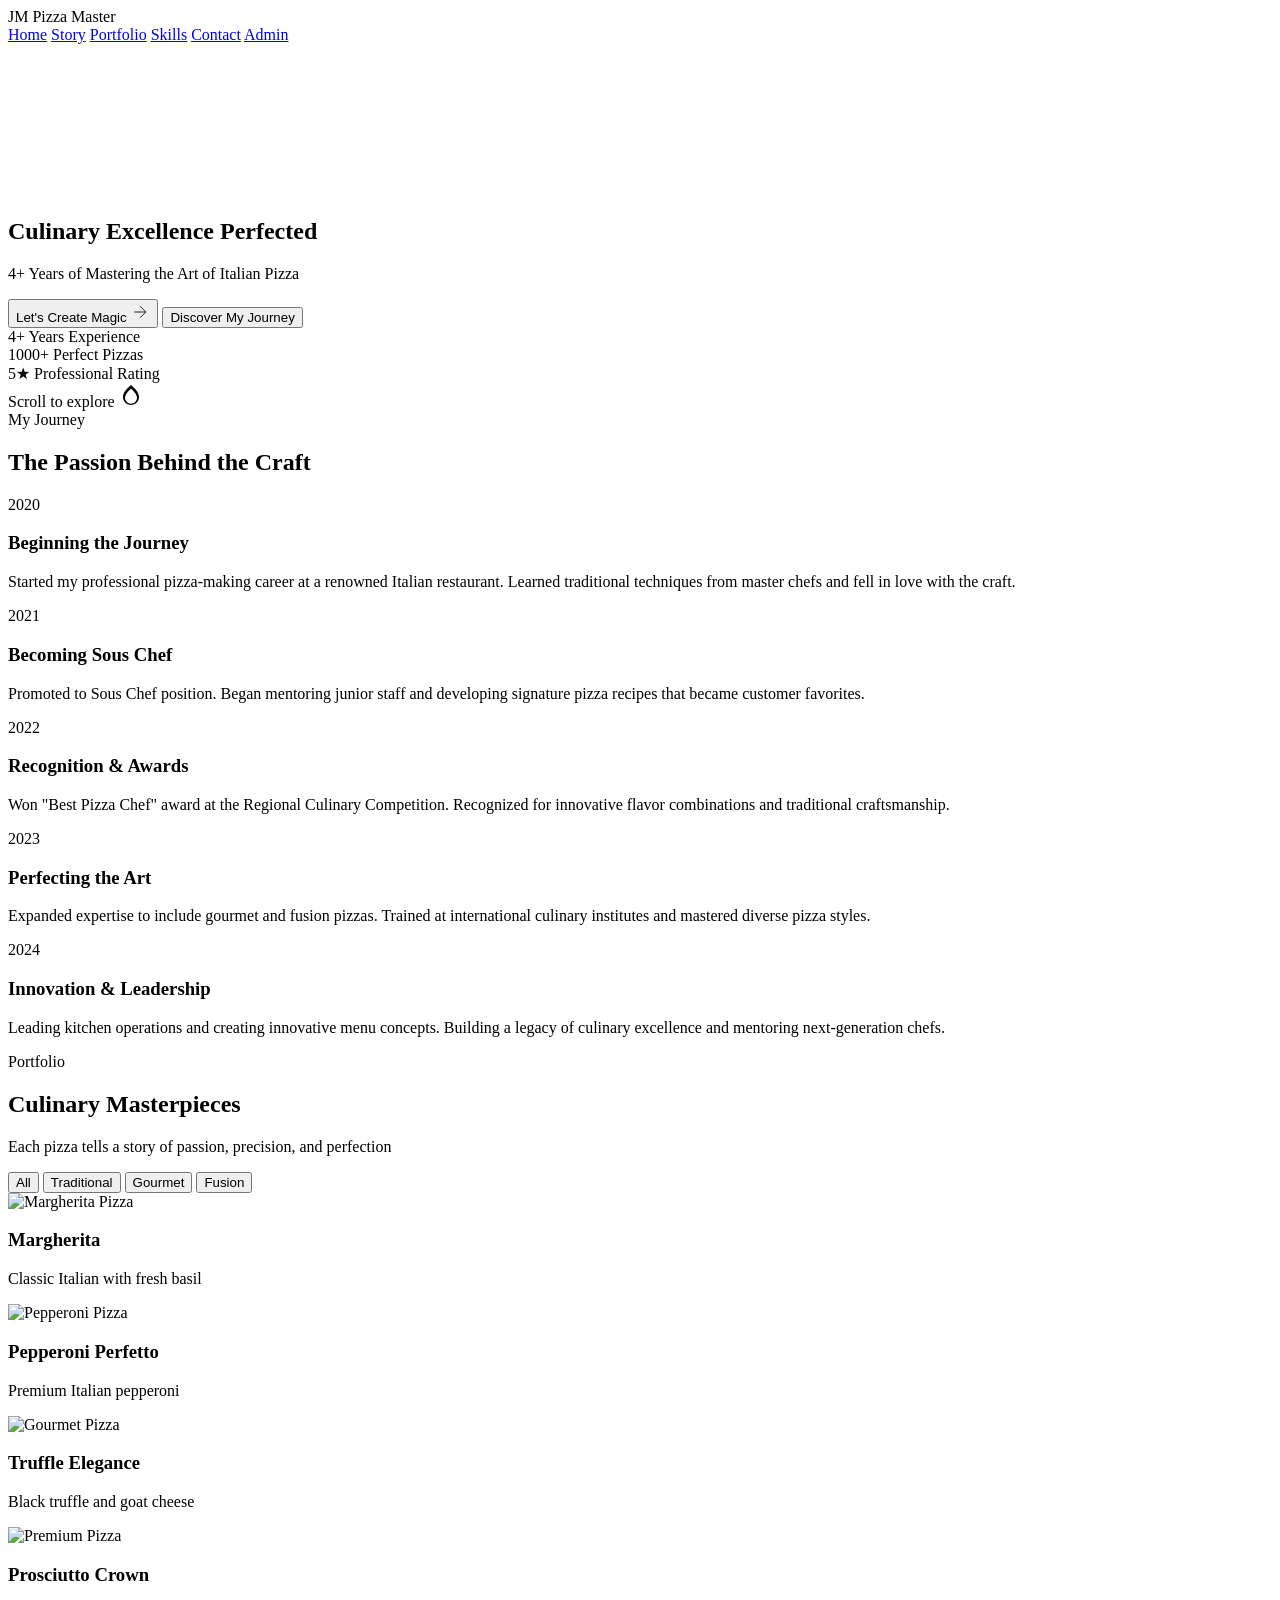
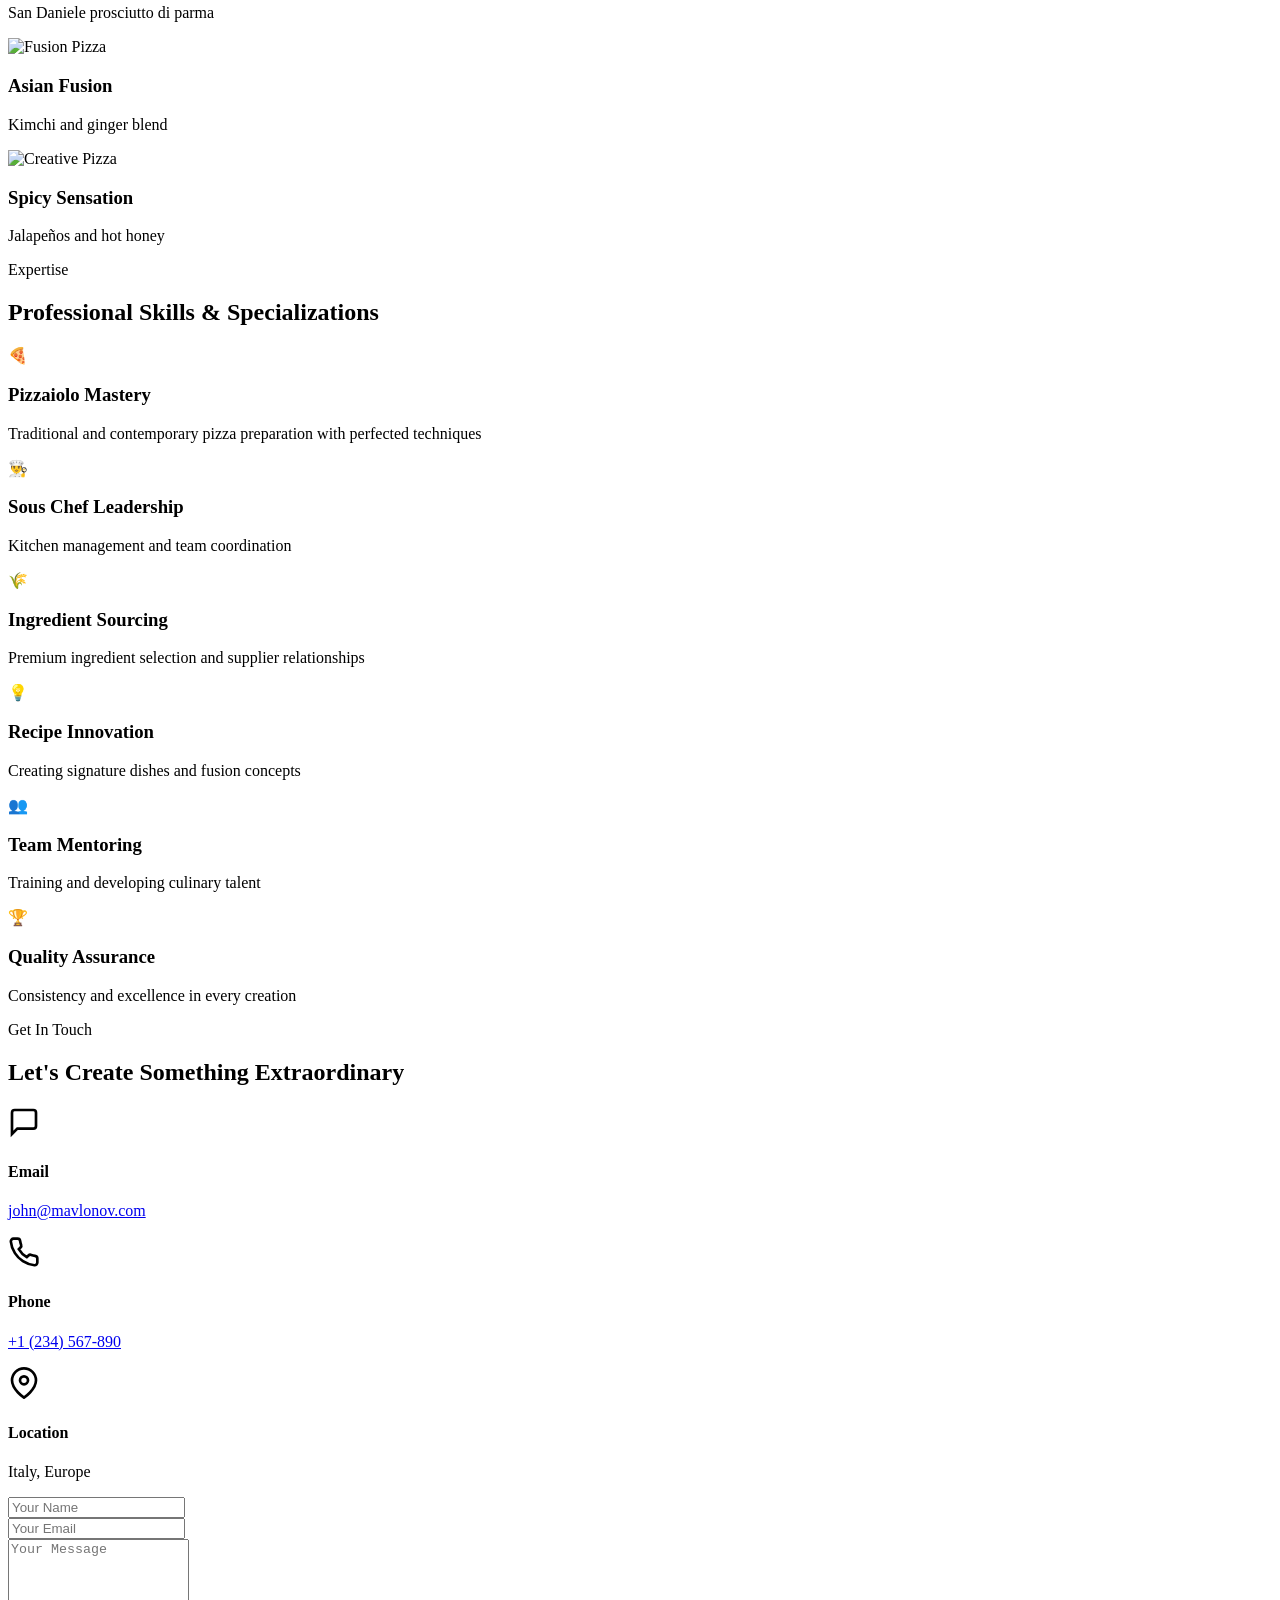
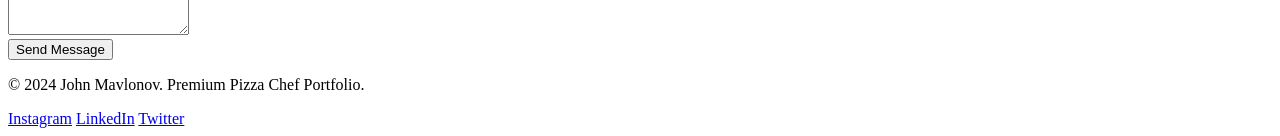
==== index.html @ e3c89f99 "Hhhdh Jjdjdjddv" ====
<!DOCTYPE html>
<html lang="en">
<head>
    <meta charset="UTF-8">
    <meta name="viewport" content="width=device-width, initial-scale=1.0">
    <title>John Mavlonov - Premium Pizza Chef Portfolio</title>
    <meta name="description" content="Premium portfolio of John Mavlonov, professional pizza chef with 4+ years of culinary excellence">
    <link rel="stylesheet" href="styles.css">
    <link rel="stylesheet" href="animations.css">
    <script src="https://cdnjs.cloudflare.com/ajax/libs/gsap/3.12.2/gsap.min.js"></script>
    <script src="https://cdnjs.cloudflare.com/ajax/libs/gsap/3.12.2/ScrollTrigger.min.js"></script>
</head>
<body>
    <!-- Navigation -->
    <nav class="navbar">
        <div class="nav-container">
            <div class="nav-logo">
                <span class="logo-text">JM</span>
                <span class="logo-subtitle">Pizza Master</span>
            </div>
            <div class="nav-menu">
                <a href="#hero" class="nav-link">Home</a>
                <a href="#story" class="nav-link">Story</a>
                <a href="#gallery" class="nav-link">Portfolio</a>
                <a href="#skills" class="nav-link">Skills</a>
                <a href="#contact" class="nav-link">Contact</a>
                <a href="admin.html" class="nav-link admin-link">Admin</a>
            </div>
            <div class="hamburger">
                <span></span>
                <span></span>
                <span></span>
            </div>
        </div>
    </nav>

    <!-- Hero Section -->
    <section id="hero" class="hero">
        <div class="hero-video-container">
            <video autoplay muted loop playsinline class="hero-video">
                <source src="https://videos.pexels.com/video-files/3571085/3571085-hd_1280_720_25fps.mp4" type="video/mp4">
            </video>
            <div class="hero-overlay"></div>
        </div>

        <div class="hero-content">
            <div class="hero-text">
                <h1 class="hero-title">
                    <span class="title-line">Culinary</span>
                    <span class="title-line">Excellence</span>
                    <span class="title-line">Perfected</span>
                </h1>
                <p class="hero-subtitle">4+ Years of Mastering the Art of Italian Pizza</p>
                <div class="hero-cta">
                    <button class="btn btn-primary" onclick="document.getElementById('contact').scrollIntoView({behavior: 'smooth'})">
                        <span>Let's Create Magic</span>
                        <svg width="20" height="20" viewBox="0 0 24 24" fill="none" stroke="currentColor">
                            <path d="M5 12h14M12 5l7 7-7 7"/>
                        </svg>
                    </button>
                    <button class="btn btn-secondary" onclick="document.getElementById('story').scrollIntoView({behavior: 'smooth'})">
                        <span>Discover My Journey</span>
                    </button>
                </div>
            </div>

            <div class="hero-stats">
                <div class="stat-card">
                    <span class="stat-number">4+</span>
                    <span class="stat-label">Years Experience</span>
                </div>
                <div class="stat-card">
                    <span class="stat-number">1000+</span>
                    <span class="stat-label">Perfect Pizzas</span>
                </div>
                <div class="stat-card">
                    <span class="stat-number">5★</span>
                    <span class="stat-label">Professional Rating</span>
                </div>
            </div>
        </div>

        <div class="scroll-indicator">
            <span>Scroll to explore</span>
            <svg class="scroll-icon" viewBox="0 0 24 24" width="24" height="24">
                <path d="M12 2c-5.33 4.55-8 8.48-8 11.8 0 4.98 3.8 8.2 8 8.2s8-3.22 8-8.2c0-3.32-2.67-7.25-8-11.8zm0 18.8c-3.35 0-6-2.57-6-6.2 0-2.34 1.95-5.44 6-9.14 4.05 3.7 6 6.79 6 9.14 0 3.63-2.65 6.2-6 6.2z"/>
            </svg>
        </div>
    </section>

    <!-- Story Section -->
    <section id="story" class="story">
        <div class="story-container">
            <div class="section-header">
                <span class="section-label">My Journey</span>
                <h2>The Passion Behind the Craft</h2>
            </div>

            <div class="story-timeline">
                <div class="timeline-item" data-year="2020">
                    <div class="timeline-marker"></div>
                    <div class="timeline-content">
                        <span class="timeline-year">2020</span>
                        <h3>Beginning the Journey</h3>
                        <p>Started my professional pizza-making career at a renowned Italian restaurant. Learned traditional techniques from master chefs and fell in love with the craft.</p>
                    </div>
                </div>

                <div class="timeline-item" data-year="2021">
                    <div class="timeline-marker"></div>
                    <div class="timeline-content">
                        <span class="timeline-year">2021</span>
                        <h3>Becoming Sous Chef</h3>
                        <p>Promoted to Sous Chef position. Began mentoring junior staff and developing signature pizza recipes that became customer favorites.</p>
                    </div>
                </div>

                <div class="timeline-item" data-year="2022">
                    <div class="timeline-marker"></div>
                    <div class="timeline-content">
                        <span class="timeline-year">2022</span>
                        <h3>Recognition & Awards</h3>
                        <p>Won "Best Pizza Chef" award at the Regional Culinary Competition. Recognized for innovative flavor combinations and traditional craftsmanship.</p>
                    </div>
                </div>

                <div class="timeline-item" data-year="2023">
                    <div class="timeline-marker"></div>
                    <div class="timeline-content">
                        <span class="timeline-year">2023</span>
                        <h3>Perfecting the Art</h3>
                        <p>Expanded expertise to include gourmet and fusion pizzas. Trained at international culinary institutes and mastered diverse pizza styles.</p>
                    </div>
                </div>

                <div class="timeline-item" data-year="2024">
                    <div class="timeline-marker"></div>
                    <div class="timeline-content">
                        <span class="timeline-year">2024</span>
                        <h3>Innovation & Leadership</h3>
                        <p>Leading kitchen operations and creating innovative menu concepts. Building a legacy of culinary excellence and mentoring next-generation chefs.</p>
                    </div>
                </div>
            </div>
        </div>
    </section>

    <!-- Portfolio Gallery Section -->
    <section id="gallery" class="gallery">
        <div class="gallery-container">
            <div class="section-header">
                <span class="section-label">Portfolio</span>
                <h2>Culinary Masterpieces</h2>
                <p>Each pizza tells a story of passion, precision, and perfection</p>
            </div>

            <div class="gallery-filters">
                <button class="filter-btn active" data-filter="all">All</button>
                <button class="filter-btn" data-filter="traditional">Traditional</button>
                <button class="filter-btn" data-filter="gourmet">Gourmet</button>
                <button class="filter-btn" data-filter="fusion">Fusion</button>
            </div>

            <div class="gallery-grid">
                <div class="gallery-item" data-category="traditional">
                    <div class="gallery-image">
                        <img src="https://images.unsplash.com/photo-1564236027174-e63e461f5fc1?w=500&h=500&fit=crop" alt="Margherita Pizza">
                        <div class="gallery-overlay">
                            <h3>Margherita</h3>
                            <p>Classic Italian with fresh basil</p>
                        </div>
                    </div>
                </div>

                <div class="gallery-item" data-category="traditional">
                    <div class="gallery-image">
                        <img src="https://images.unsplash.com/photo-1571211613576-2155a66003f5?w=500&h=500&fit=crop" alt="Pepperoni Pizza">
                        <div class="gallery-overlay">
                            <h3>Pepperoni Perfetto</h3>
                            <p>Premium Italian pepperoni</p>
                        </div>
                    </div>
                </div>

                <div class="gallery-item" data-category="gourmet">
                    <div class="gallery-image">
                        <img src="https://images.unsplash.com/photo-1555939594-58d7cb561c1a?w=500&h=500&fit=crop" alt="Gourmet Pizza">
                        <div class="gallery-overlay">
                            <h3>Truffle Elegance</h3>
                            <p>Black truffle and goat cheese</p>
                        </div>
                    </div>
                </div>

                <div class="gallery-item" data-category="gourmet">
                    <div class="gallery-image">
                        <img src="https://images.unsplash.com/photo-1565299585323-38d6b0865b47?w=500&h=500&fit=crop" alt="Premium Pizza">
                        <div class="gallery-overlay">
                            <h3>Prosciutto Crown</h3>
                            <p>San Daniele prosciutto di parma</p>
                        </div>
                    </div>
                </div>

                <div class="gallery-item" data-category="fusion">
                    <div class="gallery-image">
                        <img src="https://images.unsplash.com/photo-1561758033-d89a0ad1c3a0?w=500&h=500&fit=crop" alt="Fusion Pizza">
                        <div class="gallery-overlay">
                            <h3>Asian Fusion</h3>
                            <p>Kimchi and ginger blend</p>
                        </div>
                    </div>
                </div>

                <div class="gallery-item" data-category="fusion">
                    <div class="gallery-image">
                        <img src="https://images.unsplash.com/photo-1604068549290-dea0e4a305ca?w=500&h=500&fit=crop" alt="Creative Pizza">
                        <div class="gallery-overlay">
                            <h3>Spicy Sensation</h3>
                            <p>Jalapeños and hot honey</p>
                        </div>
                    </div>
                </div>
            </div>
        </div>
    </section>

    <!-- Skills Section -->
    <section id="skills" class="skills">
        <div class="skills-container">
            <div class="section-header">
                <span class="section-label">Expertise</span>
                <h2>Professional Skills & Specializations</h2>
            </div>

            <div class="skills-grid">
                <div class="skill-card">
                    <div class="skill-icon">🍕</div>
                    <h3>Pizzaiolo Mastery</h3>
                    <p>Traditional and contemporary pizza preparation with perfected techniques</p>
                    <div class="skill-level">
                        <div class="skill-bar" style="width: 95%"></div>
                    </div>
                </div>

                <div class="skill-card">
                    <div class="skill-icon">👨‍🍳</div>
                    <h3>Sous Chef Leadership</h3>
                    <p>Kitchen management and team coordination</p>
                    <div class="skill-level">
                        <div class="skill-bar" style="width: 88%"></div>
                    </div>
                </div>

                <div class="skill-card">
                    <div class="skill-icon">🌾</div>
                    <h3>Ingredient Sourcing</h3>
                    <p>Premium ingredient selection and supplier relationships</p>
                    <div class="skill-level">
                        <div class="skill-bar" style="width: 92%"></div>
                    </div>
                </div>

                <div class="skill-card">
                    <div class="skill-icon">💡</div>
                    <h3>Recipe Innovation</h3>
                    <p>Creating signature dishes and fusion concepts</p>
                    <div class="skill-level">
                        <div class="skill-bar" style="width: 90%"></div>
                    </div>
                </div>

                <div class="skill-card">
                    <div class="skill-icon">👥</div>
                    <h3>Team Mentoring</h3>
                    <p>Training and developing culinary talent</p>
                    <div class="skill-level">
                        <div class="skill-bar" style="width: 87%"></div>
                    </div>
                </div>

                <div class="skill-card">
                    <div class="skill-icon">🏆</div>
                    <h3>Quality Assurance</h3>
                    <p>Consistency and excellence in every creation</p>
                    <div class="skill-level">
                        <div class="skill-bar" style="width: 96%"></div>
                    </div>
                </div>
            </div>
        </div>
    </section>

    <!-- Contact Section -->
    <section id="contact" class="contact">
        <div class="contact-container">
            <div class="section-header">
                <span class="section-label">Get In Touch</span>
                <h2>Let's Create Something Extraordinary</h2>
            </div>

            <div class="contact-content">
                <div class="contact-info">
                    <div class="info-card">
                        <svg width="32" height="32" viewBox="0 0 24 24" fill="none" stroke="currentColor" stroke-width="2">
                            <path d="M21 15a2 2 0 0 1-2 2H7l-4 4V5a2 2 0 0 1 2-2h14a2 2 0 0 1 2 2z"/>
                        </svg>
                        <div>
                            <h4>Email</h4>
                            <p><a href="mailto:john@mavlonov.com">john@mavlonov.com</a></p>
                        </div>
                    </div>

                    <div class="info-card">
                        <svg width="32" height="32" viewBox="0 0 24 24" fill="none" stroke="currentColor" stroke-width="2">
                            <path d="M22 16.92v3a2 2 0 0 1-2.18 2 19.79 19.79 0 0 1-8.63-3.07 19.5 19.5 0 0 1-6-6 19.79 19.79 0 0 1-3.07-8.67A2 2 0 0 1 4.11 2h3a2 2 0 0 1 2 1.72 12.84 12.84 0 0 0 .7 2.81 2 2 0 0 1-.45 2.11L8.09 9.91a16 16 0 0 0 6 6l1.27-1.27a2 2 0 0 1 2.11-.45 12.84 12.84 0 0 0 2.81.7A2 2 0 0 1 22 16.92z"/>
                        </svg>
                        <div>
                            <h4>Phone</h4>
                            <p><a href="tel:+1234567890">+1 (234) 567-890</a></p>
                        </div>
                    </div>

                    <div class="info-card">
                        <svg width="32" height="32" viewBox="0 0 24 24" fill="none" stroke="currentColor" stroke-width="2">
                            <path d="M21 10c0 7-9 13-9 13s-9-6-9-13a9 9 0 0 1 18 0z"/>
                            <circle cx="12" cy="10" r="3"/>
                        </svg>
                        <div>
                            <h4>Location</h4>
                            <p>Italy, Europe</p>
                        </div>
                    </div>
                </div>

                <form class="contact-form" id="contactForm">
                    <div class="form-group">
                        <input type="text" placeholder="Your Name" required>
                    </div>
                    <div class="form-group">
                        <input type="email" placeholder="Your Email" required>
                    </div>
                    <div class="form-group">
                        <textarea placeholder="Your Message" rows="6" required></textarea>
                    </div>
                    <button type="submit" class="btn btn-primary">Send Message</button>
                </form>
            </div>
        </div>
    </section>

    <!-- Footer -->
    <footer class="footer">
        <div class="footer-content">
            <p>&copy; 2024 John Mavlonov. Premium Pizza Chef Portfolio.</p>
            <div class="social-links">
                <a href="#" title="Instagram">Instagram</a>
                <a href="#" title="LinkedIn">LinkedIn</a>
                <a href="#" title="Twitter">Twitter</a>
            </div>
        </div>
    </footer>

    <script src="utils.js"></script>
    <script src="script.js"></script>
</body>
</html>
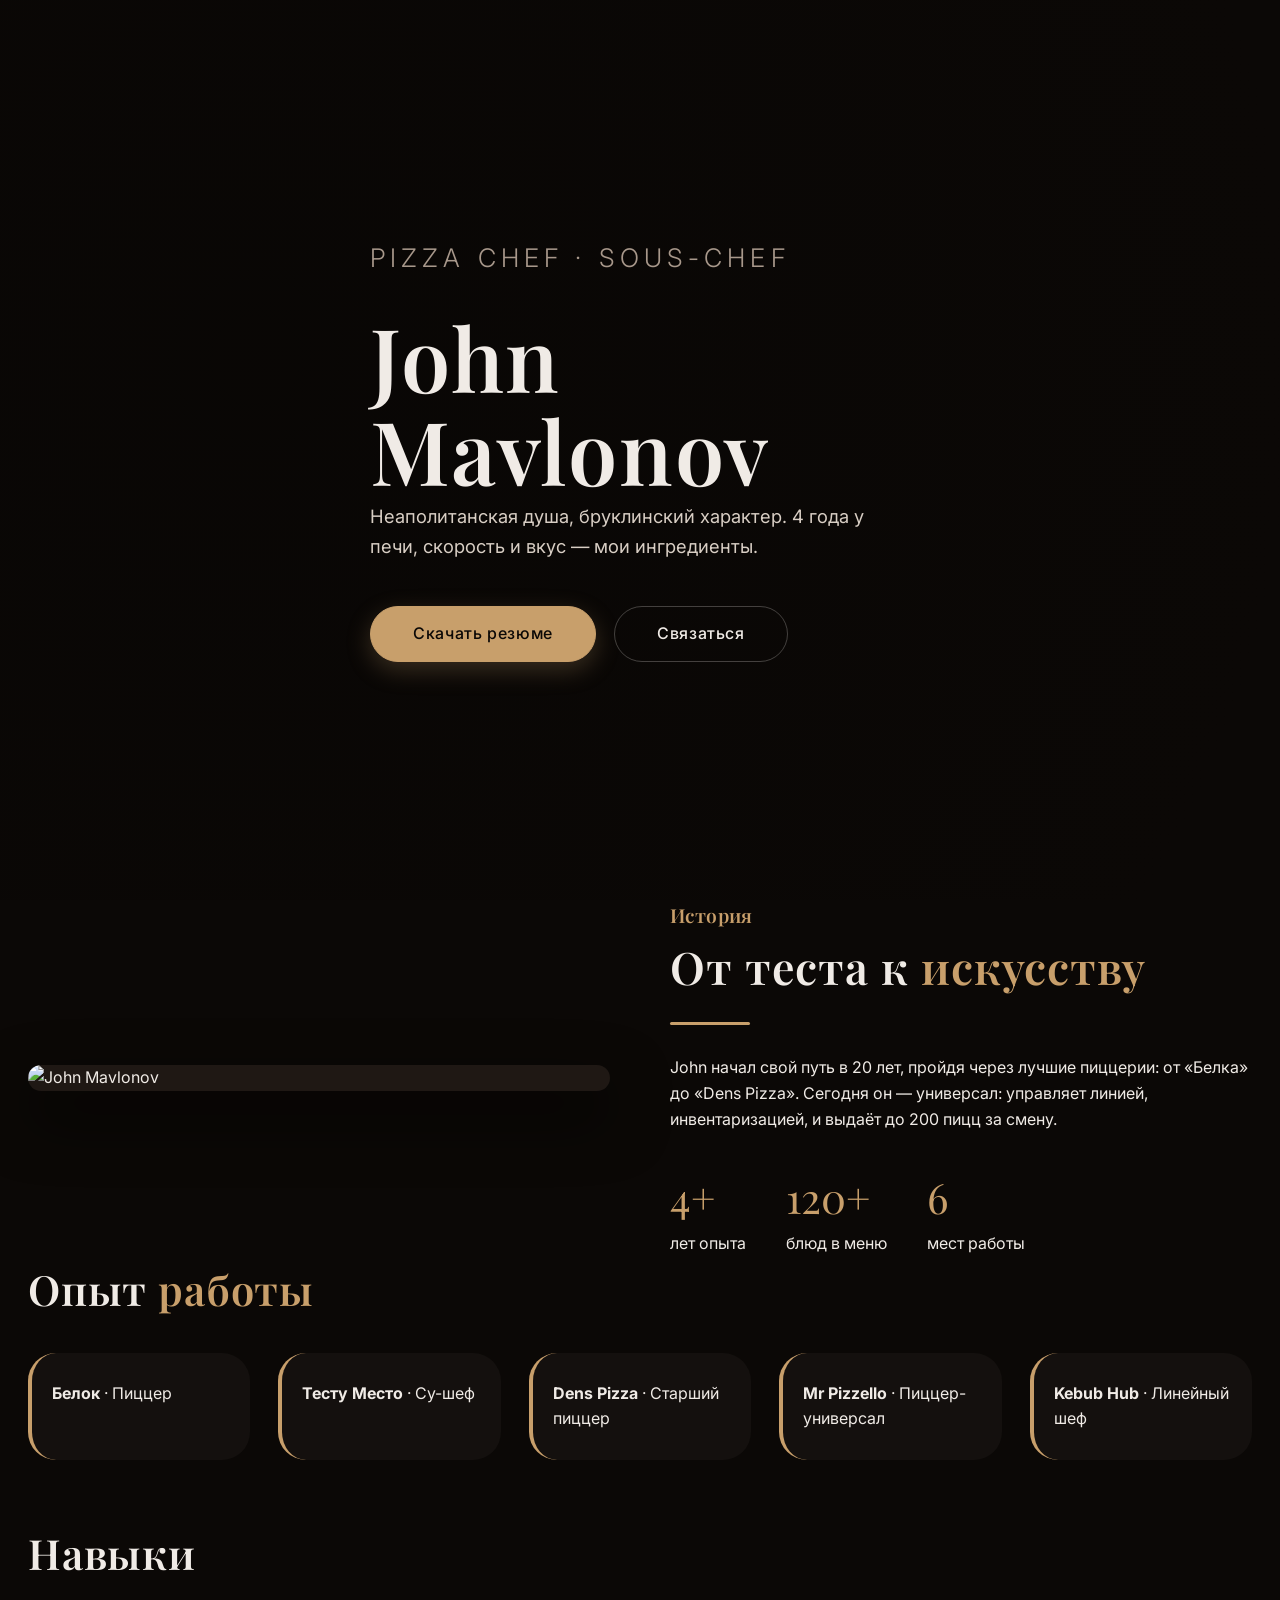
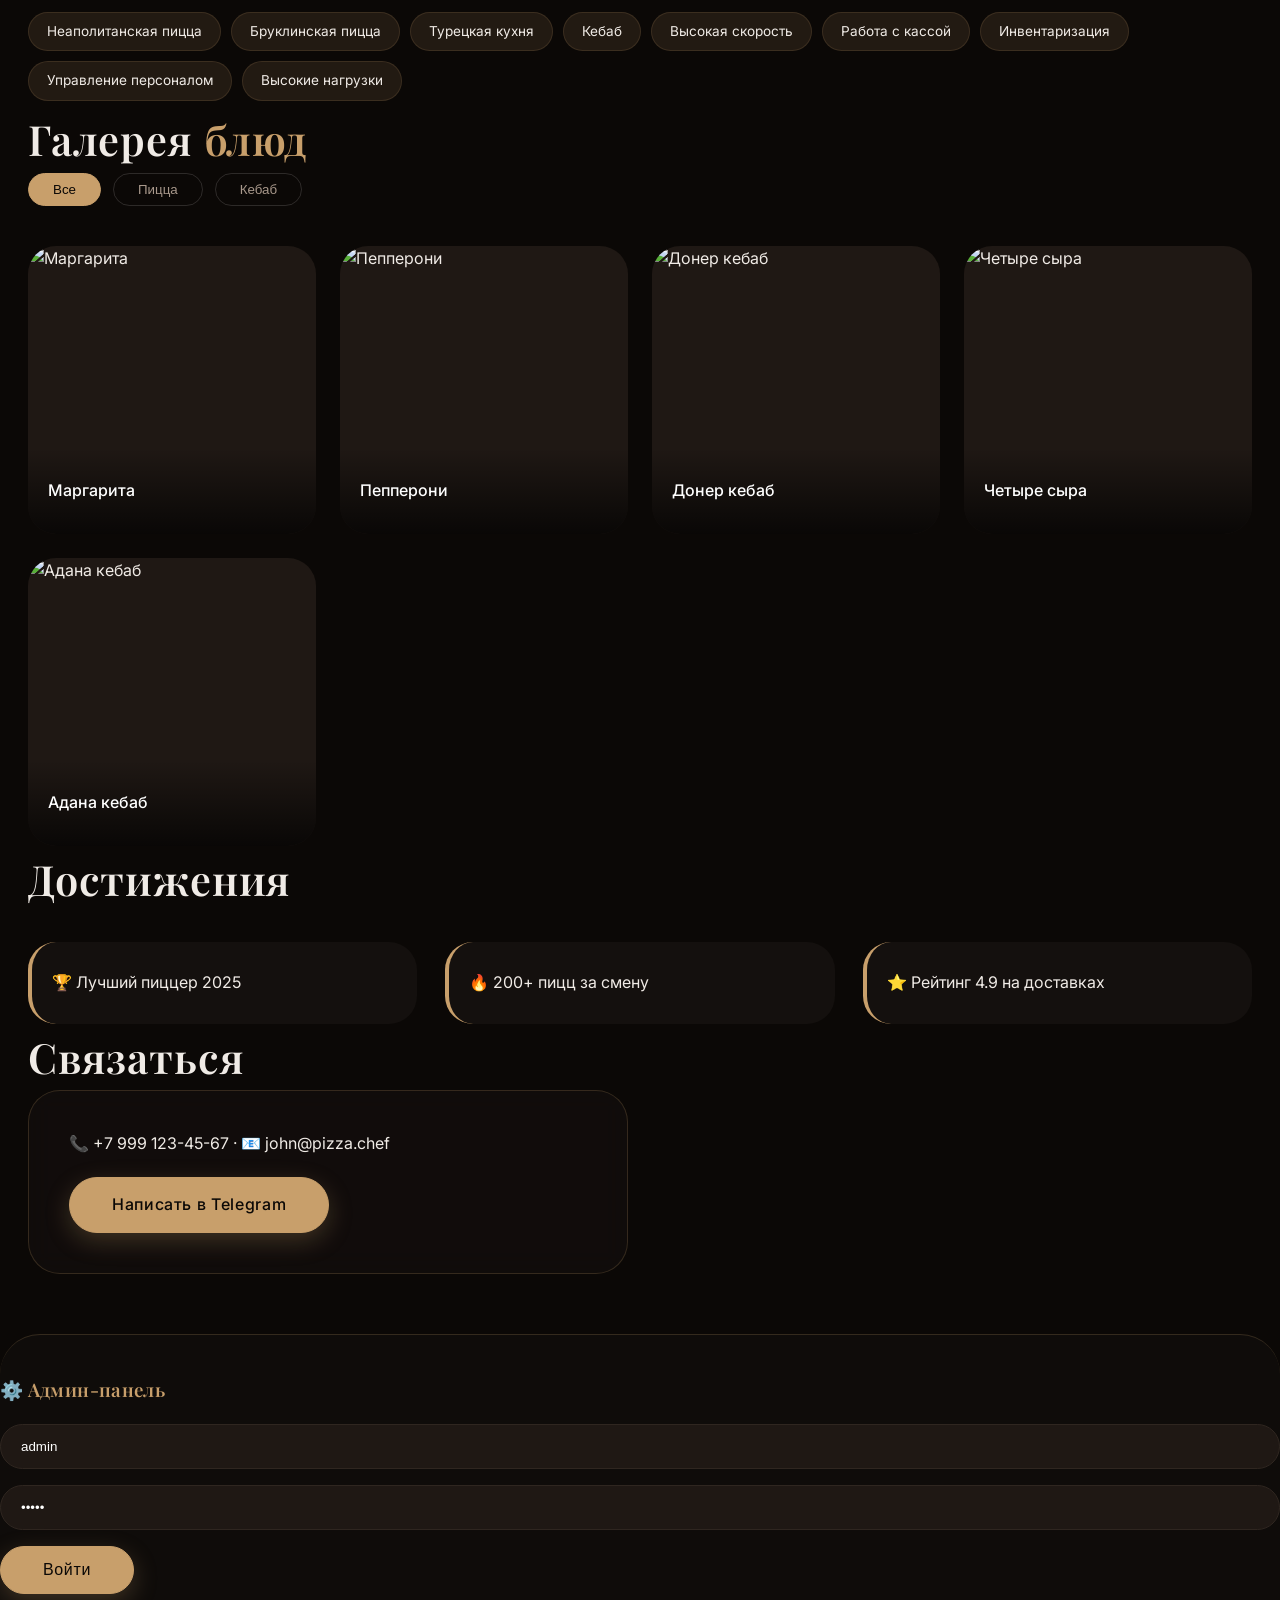
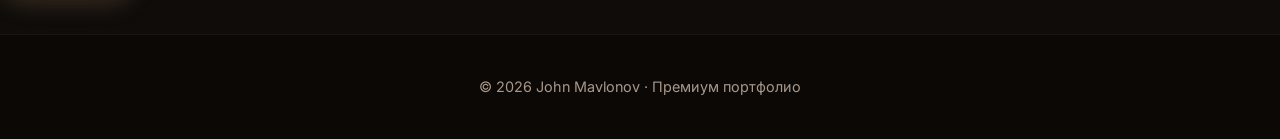
==== commit 0709c5d2: "Hhh" ====
--- a/index.html
+++ b/index.html
@@ -1,367 +1,605 @@
 <!DOCTYPE html>
-<html lang="en">
+<html lang="ru">
 <head>
-    <meta charset="UTF-8">
-    <meta name="viewport" content="width=device-width, initial-scale=1.0">
-    <title>John Mavlonov - Premium Pizza Chef Portfolio</title>
-    <meta name="description" content="Premium portfolio of John Mavlonov, professional pizza chef with 4+ years of culinary excellence">
-    <link rel="stylesheet" href="styles.css">
-    <link rel="stylesheet" href="animations.css">
-    <script src="https://cdnjs.cloudflare.com/ajax/libs/gsap/3.12.2/gsap.min.js"></script>
-    <script src="https://cdnjs.cloudflare.com/ajax/libs/gsap/3.12.2/ScrollTrigger.min.js"></script>
+  <meta charset="UTF-8">
+  <meta name="viewport" content="width=device-width, initial-scale=1.0, viewport-fit=cover">
+  <title>John Mavlonov · Повар-пиццер</title>
+  <meta name="description" content="Портфолио профессионального повара-пиццера John Mavlonov. Неаполитанская, бруклинская пицца, турецкая кухня.">
+  <!-- Google Fonts Premium -->
+  <link rel="preconnect" href="https://fonts.googleapis.com">
+  <link rel="preconnect" href="https://fonts.gstatic.com" crossorigin>
+  <link href="https://fonts.googleapis.com/css2?family=Playfair+Display:ital,wght@0,400;0,600;0,700;1,400&family=Inter:opsz,wght@14..32,300;14..32,400;14..32,500;14..32,600&display=swap" rel="stylesheet">
+  <style>
+    * {
+      margin: 0;
+      padding: 0;
+      box-sizing: border-box;
+    }
+    :root {
+      --bg-primary: #0b0806;
+      --bg-secondary: #14100e;
+      --text-primary: #f0ebe6;
+      --text-muted: #a8988b;
+      --accent-gold: #c89f6b;
+      --accent-fire: #d95c2b;
+      --glass-bg: rgba(20, 16, 14, 0.65);
+      --border-glow: rgba(200, 159, 107, 0.2);
+      --shadow-deep: 0 25px 60px rgba(0,0,0,0.8);
+    }
+    html {
+      scroll-behavior: smooth;
+      font-size: 16px;
+    }
+    body {
+      background-color: var(--bg-primary);
+      color: var(--text-primary);
+      font-family: 'Inter', sans-serif;
+      line-height: 1.6;
+      overflow-x: hidden;
+      cursor: default;
+    }
+    /* custom cursor luxury */
+    body * {
+      cursor: default;
+    }
+    a, button, .cursor-pointer {
+      cursor: pointer;
+    }
+
+    /* scrollbar */
+    ::-webkit-scrollbar { width: 8px; }
+    ::-webkit-scrollbar-track { background: #1a1410; }
+    ::-webkit-scrollbar-thumb { background: var(--accent-gold); border-radius: 12px; }
+
+    /* typography */
+    h1, h2, h3, .serif {
+      font-family: 'Playfair Display', serif;
+      font-weight: 600;
+      letter-spacing: 0.02em;
+    }
+    .gold { color: var(--accent-gold); }
+    .fire { color: var(--accent-fire); }
+
+    /* glass */
+    .glass {
+      background: var(--glass-bg);
+      backdrop-filter: blur(12px) saturate(1.2);
+      -webkit-backdrop-filter: blur(12px);
+      border: 1px solid var(--border-glow);
+      border-radius: 32px;
+    }
+
+    /* layout */
+    .container {
+      max-width: 1320px;
+      margin: 0 auto;
+      padding: 0 28px;
+    }
+    section {
+      padding: 80px 0;
+      position: relative;
+    }
+
+    /* hero video bg */
+    .hero {
+      min-height: 100vh;
+      display: flex;
+      align-items: center;
+      position: relative;
+      overflow: hidden;
+      padding: 0;
+    }
+    .hero-video {
+      position: absolute;
+      top: 0; left: 0; width: 100%; height: 100%;
+      object-fit: cover;
+      z-index: 0;
+      filter: brightness(0.4) saturate(0.8);
+    }
+    .hero-overlay {
+      position: absolute;
+      top: 0; left: 0; width: 100%; height: 100%;
+      background: radial-gradient(circle at 20% 40%, rgba(0,0,0,0.2) 0%, rgba(11,8,6,0.85) 90%);
+      z-index: 1;
+    }
+    .hero-content {
+      position: relative;
+      z-index: 2;
+      max-width: 780px;
+      padding: 40px 0;
+    }
+    .hero-title {
+      font-size: clamp(2.8rem, 10vw, 5.5rem);
+      line-height: 1.05;
+      margin-bottom: 0.4rem;
+    }
+    .hero-sub {
+      font-size: clamp(1.1rem, 2.5vw, 1.6rem);
+      font-weight: 300;
+      color: var(--text-muted);
+      letter-spacing: 0.2em;
+      text-transform: uppercase;
+      margin-bottom: 2rem;
+    }
+    .hero-desc {
+      font-size: 1.15rem;
+      max-width: 540px;
+      color: #d8cec4;
+      margin-bottom: 2.8rem;
+    }
+    .btn-group {
+      display: flex;
+      flex-wrap: wrap;
+      gap: 18px;
+    }
+    .btn {
+      display: inline-block;
+      padding: 14px 42px;
+      border-radius: 60px;
+      font-weight: 500;
+      letter-spacing: 0.04em;
+      transition: all 0.3s ease;
+      border: none;
+      background: transparent;
+      color: var(--text-primary);
+      font-size: 1rem;
+      text-decoration: none;
+      border: 1px solid var(--accent-gold);
+    }
+    .btn-primary {
+      background: var(--accent-gold);
+      color: #0b0806;
+      border-color: var(--accent-gold);
+      box-shadow: 0 8px 24px rgba(200,159,107,0.25);
+    }
+    .btn-primary:hover {
+      background: #b88a56;
+      transform: scale(1.03);
+      box-shadow: 0 12px 32px rgba(200,159,107,0.4);
+    }
+    .btn-outline {
+      border-color: rgba(240,235,230,0.25);
+    }
+    .btn-outline:hover {
+      background: rgba(200,159,107,0.15);
+      border-color: var(--accent-gold);
+    }
+
+    /* reveal */
+    .reveal {
+      opacity: 0;
+      transform: translateY(40px);
+      transition: opacity 0.9s cubic-bezier(0.23, 1, 0.32, 1), transform 0.9s cubic-bezier(0.23, 1, 0.32, 1);
+    }
+    .reveal.visible {
+      opacity: 1;
+      transform: translateY(0);
+    }
+
+    /* story */
+    .story-grid {
+      display: grid;
+      grid-template-columns: 1fr 1fr;
+      gap: 60px;
+      align-items: center;
+    }
+    .story-image {
+      width: 100%;
+      border-radius: 32px;
+      overflow: hidden;
+      box-shadow: var(--shadow-deep);
+      background: #1f1814;
+    }
+    .story-image img {
+      width: 100%;
+      height: auto;
+      display: block;
+    }
+    .story-text .serif {
+      font-size: 2.4rem;
+      margin-bottom: 1.2rem;
+    }
+    .stat-list {
+      display: flex;
+      gap: 40px;
+      margin-top: 2rem;
+    }
+    .stat-item .number {
+      font-size: 2.6rem;
+      font-family: 'Playfair Display', serif;
+      color: var(--accent-gold);
+    }
+
+    /* cards */
+    .card-grid {
+      display: grid;
+      grid-template-columns: repeat(auto-fit, minmax(220px,1fr));
+      gap: 28px;
+      margin-top: 30px;
+    }
+    .exp-card, .skill-card {
+      background: var(--bg-secondary);
+      padding: 28px 20px;
+      border-radius: 28px;
+      border-left: 4px solid var(--accent-gold);
+      transition: 0.3s;
+    }
+    .exp-card:hover, .skill-card:hover {
+      transform: translateY(-8px);
+      background: #1f1814;
+      border-color: var(--accent-fire);
+    }
+    .skill-tag {
+      display: inline-block;
+      background: rgba(200,159,107,0.12);
+      padding: 8px 18px;
+      border-radius: 40px;
+      margin: 5px 6px 5px 0;
+      font-size: 0.85rem;
+      border: 1px solid rgba(200,159,107,0.15);
+    }
+
+    /* gallery */
+    .gallery-filter {
+      display: flex;
+      flex-wrap: wrap;
+      gap: 12px;
+      margin-bottom: 40px;
+    }
+    .filter-btn {
+      background: transparent;
+      border: 1px solid rgba(240,235,230,0.15);
+      padding: 8px 24px;
+      border-radius: 40px;
+      color: var(--text-muted);
+      transition: 0.25s;
+    }
+    .filter-btn.active, .filter-btn:hover {
+      background: var(--accent-gold);
+      color: #0b0806;
+      border-color: var(--accent-gold);
+    }
+    .gallery-grid {
+      display: grid;
+      grid-template-columns: repeat(auto-fill, minmax(260px,1fr));
+      gap: 24px;
+    }
+    .gallery-item {
+      border-radius: 28px;
+      overflow: hidden;
+      position: relative;
+      aspect-ratio: 1/1;
+      background: #1f1814;
+      transition: 0.3s;
+      cursor: pointer;
+    }
+    .gallery-item img {
+      width: 100%; height: 100%; object-fit: cover;
+      transition: 0.6s;
+    }
+    .gallery-item:hover img {
+      transform: scale(1.08);
+    }
+    .gallery-item .overlay {
+      position: absolute;
+      bottom: 0; left: 0; right: 0;
+      padding: 30px 20px;
+      background: linear-gradient(0deg, rgba(0,0,0,0.7) 0%, transparent);
+      color: white;
+      font-weight: 500;
+    }
+
+    /* lightbox */
+    .lightbox {
+      position: fixed;
+      top:0; left:0; width:100%; height:100%;
+      background: rgba(0,0,0,0.85);
+      backdrop-filter: blur(12px);
+      display: none;
+      align-items: center;
+      justify-content: center;
+      z-index: 999;
+    }
+    .lightbox.active {
+      display: flex;
+    }
+    .lightbox img {
+      max-width: 90%;
+      max-height: 85%;
+      border-radius: 28px;
+      box-shadow: 0 30px 80px black;
+    }
+
+    /* admin toggle */
+    .admin-panel {
+      background: #0f0c0a;
+      padding: 40px 0;
+      border-top: 1px solid var(--border-glow);
+      margin-top: 60px;
+      border-radius: 40px 40px 0 0;
+    }
+    .admin-login, .admin-editor {
+      display: none;
+    }
+    .admin-login.active, .admin-editor.active {
+      display: block;
+    }
+    .admin-input, .admin-textarea {
+      width: 100%;
+      background: #1f1814;
+      border: 1px solid #2f2620;
+      padding: 14px 20px;
+      border-radius: 60px;
+      color: white;
+      margin-bottom: 16px;
+    }
+    .admin-textarea {
+      border-radius: 24px;
+      min-height: 100px;
+    }
+    .admin-row {
+      display: grid;
+      grid-template-columns: 1fr 1fr;
+      gap: 20px;
+    }
+
+    /* responsive */
+    @media (max-width: 768px) {
+      .story-grid { grid-template-columns: 1fr; gap: 30px; }
+      .stat-list { flex-wrap: wrap; gap: 20px; }
+      .hero-title { font-size: 3.2rem; }
+      .admin-row { grid-template-columns: 1fr; }
+    }
+
+    /* micro */
+    .text-glow {
+      text-shadow: 0 0 40px rgba(200,159,107,0.15);
+    }
+    .divider {
+      width: 80px; height: 3px;
+      background: var(--accent-gold);
+      margin: 20px 0 30px;
+      border-radius: 12px;
+    }
+    footer {
+      text-align: center;
+      padding: 40px 0;
+      color: var(--text-muted);
+      font-size: 0.9rem;
+      border-top: 1px solid rgba(200,159,107,0.08);
+    }
+  </style>
 </head>
 <body>
-    <!-- Navigation -->
-    <nav class="navbar">
-        <div class="nav-container">
-            <div class="nav-logo">
-                <span class="logo-text">JM</span>
-                <span class="logo-subtitle">Pizza Master</span>
-            </div>
-            <div class="nav-menu">
-                <a href="#hero" class="nav-link">Home</a>
-                <a href="#story" class="nav-link">Story</a>
-                <a href="#gallery" class="nav-link">Portfolio</a>
-                <a href="#skills" class="nav-link">Skills</a>
-                <a href="#contact" class="nav-link">Contact</a>
-                <a href="admin.html" class="nav-link admin-link">Admin</a>
-            </div>
-            <div class="hamburger">
-                <span></span>
-                <span></span>
-                <span></span>
-            </div>
+
+  <!-- HERO -->
+  <section class="hero" id="home">
+    <video class="hero-video" autoplay muted loop playsinline poster="data:image/svg+xml,%3Csvg xmlns='http://www.w3.org/2000/svg' width='800' height='600'%3E%3Crect fill='%2314100e'/%3E%3C/svg%3E">
+      <source src="https://www.w3schools.com/html/mov_bbb.mp4" type="video/mp4">
+    </video>
+    <div class="hero-overlay"></div>
+    <div class="container hero-content">
+      <p class="hero-sub gold">Pizza Chef · Sous-Chef</p>
+      <h1 class="hero-title">John <br>Mavlonov</h1>
+      <p class="hero-desc">Неаполитанская душа, бруклинский характер. 4 года у печи, скорость и вкус — мои ингредиенты.</p>
+      <div class="btn-group">
+        <a href="#" class="btn btn-primary" id="downloadCv">Скачать резюме</a>
+        <a href="#contact" class="btn btn-outline">Связаться</a>
+      </div>
+    </div>
+  </section>
+
+  <!-- STORY -->
+  <section id="story" class="container">
+    <div class="story-grid reveal">
+      <div class="story-image">
+        <img src="https://picsum.photos/seed/pizza/800/600" alt="John Mavlonov" loading="lazy">
+      </div>
+      <div class="story-text">
+        <span class="gold serif" style="font-size:1.2rem;">История</span>
+        <h2 class="serif" style="font-size:2.8rem;">От теста к <span class="gold">искусству</span></h2>
+        <div class="divider"></div>
+        <p>John начал свой путь в 20 лет, пройдя через лучшие пиццерии: от «Белка» до «Dens Pizza». Сегодня он — универсал: управляет линией, инвентаризацией, и выдаёт до 200 пицц за смену.</p>
+        <div class="stat-list">
+          <div class="stat-item"><span class="number">4+</span><br>лет опыта</div>
+          <div class="stat-item"><span class="number">120+</span><br>блюд в меню</div>
+          <div class="stat-item"><span class="number">6</span><br>мест работы</div>
         </div>
-    </nav>
-
-    <!-- Hero Section -->
-    <section id="hero" class="hero">
-        <div class="hero-video-container">
-            <video autoplay muted loop playsinline class="hero-video">
-                <source src="https://videos.pexels.com/video-files/3571085/3571085-hd_1280_720_25fps.mp4" type="video/mp4">
-            </video>
-            <div class="hero-overlay"></div>
-        </div>
-
-        <div class="hero-content">
-            <div class="hero-text">
-                <h1 class="hero-title">
-                    <span class="title-line">Culinary</span>
-                    <span class="title-line">Excellence</span>
-                    <span class="title-line">Perfected</span>
-                </h1>
-                <p class="hero-subtitle">4+ Years of Mastering the Art of Italian Pizza</p>
-                <div class="hero-cta">
-                    <button class="btn btn-primary" onclick="document.getElementById('contact').scrollIntoView({behavior: 'smooth'})">
-                        <span>Let's Create Magic</span>
-                        <svg width="20" height="20" viewBox="0 0 24 24" fill="none" stroke="currentColor">
-                            <path d="M5 12h14M12 5l7 7-7 7"/>
-                        </svg>
-                    </button>
-                    <button class="btn btn-secondary" onclick="document.getElementById('story').scrollIntoView({behavior: 'smooth'})">
-                        <span>Discover My Journey</span>
-                    </button>
-                </div>
-            </div>
-
-            <div class="hero-stats">
-                <div class="stat-card">
-                    <span class="stat-number">4+</span>
-                    <span class="stat-label">Years Experience</span>
-                </div>
-                <div class="stat-card">
-                    <span class="stat-number">1000+</span>
-                    <span class="stat-label">Perfect Pizzas</span>
-                </div>
-                <div class="stat-card">
-                    <span class="stat-number">5★</span>
-                    <span class="stat-label">Professional Rating</span>
-                </div>
-            </div>
-        </div>
-
-        <div class="scroll-indicator">
-            <span>Scroll to explore</span>
-            <svg class="scroll-icon" viewBox="0 0 24 24" width="24" height="24">
-                <path d="M12 2c-5.33 4.55-8 8.48-8 11.8 0 4.98 3.8 8.2 8 8.2s8-3.22 8-8.2c0-3.32-2.67-7.25-8-11.8zm0 18.8c-3.35 0-6-2.57-6-6.2 0-2.34 1.95-5.44 6-9.14 4.05 3.7 6 6.79 6 9.14 0 3.63-2.65 6.2-6 6.2z"/>
-            </svg>
-        </div>
-    </section>
-
-    <!-- Story Section -->
-    <section id="story" class="story">
-        <div class="story-container">
-            <div class="section-header">
-                <span class="section-label">My Journey</span>
-                <h2>The Passion Behind the Craft</h2>
-            </div>
-
-            <div class="story-timeline">
-                <div class="timeline-item" data-year="2020">
-                    <div class="timeline-marker"></div>
-                    <div class="timeline-content">
-                        <span class="timeline-year">2020</span>
-                        <h3>Beginning the Journey</h3>
-                        <p>Started my professional pizza-making career at a renowned Italian restaurant. Learned traditional techniques from master chefs and fell in love with the craft.</p>
-                    </div>
-                </div>
-
-                <div class="timeline-item" data-year="2021">
-                    <div class="timeline-marker"></div>
-                    <div class="timeline-content">
-                        <span class="timeline-year">2021</span>
-                        <h3>Becoming Sous Chef</h3>
-                        <p>Promoted to Sous Chef position. Began mentoring junior staff and developing signature pizza recipes that became customer favorites.</p>
-                    </div>
-                </div>
-
-                <div class="timeline-item" data-year="2022">
-                    <div class="timeline-marker"></div>
-                    <div class="timeline-content">
-                        <span class="timeline-year">2022</span>
-                        <h3>Recognition & Awards</h3>
-                        <p>Won "Best Pizza Chef" award at the Regional Culinary Competition. Recognized for innovative flavor combinations and traditional craftsmanship.</p>
-                    </div>
-                </div>
-
-                <div class="timeline-item" data-year="2023">
-                    <div class="timeline-marker"></div>
-                    <div class="timeline-content">
-                        <span class="timeline-year">2023</span>
-                        <h3>Perfecting the Art</h3>
-                        <p>Expanded expertise to include gourmet and fusion pizzas. Trained at international culinary institutes and mastered diverse pizza styles.</p>
-                    </div>
-                </div>
-
-                <div class="timeline-item" data-year="2024">
-                    <div class="timeline-marker"></div>
-                    <div class="timeline-content">
-                        <span class="timeline-year">2024</span>
-                        <h3>Innovation & Leadership</h3>
-                        <p>Leading kitchen operations and creating innovative menu concepts. Building a legacy of culinary excellence and mentoring next-generation chefs.</p>
-                    </div>
-                </div>
-            </div>
-        </div>
-    </section>
-
-    <!-- Portfolio Gallery Section -->
-    <section id="gallery" class="gallery">
-        <div class="gallery-container">
-            <div class="section-header">
-                <span class="section-label">Portfolio</span>
-                <h2>Culinary Masterpieces</h2>
-                <p>Each pizza tells a story of passion, precision, and perfection</p>
-            </div>
-
-            <div class="gallery-filters">
-                <button class="filter-btn active" data-filter="all">All</button>
-                <button class="filter-btn" data-filter="traditional">Traditional</button>
-                <button class="filter-btn" data-filter="gourmet">Gourmet</button>
-                <button class="filter-btn" data-filter="fusion">Fusion</button>
-            </div>
-
-            <div class="gallery-grid">
-                <div class="gallery-item" data-category="traditional">
-                    <div class="gallery-image">
-                        <img src="https://images.unsplash.com/photo-1564236027174-e63e461f5fc1?w=500&h=500&fit=crop" alt="Margherita Pizza">
-                        <div class="gallery-overlay">
-                            <h3>Margherita</h3>
-                            <p>Classic Italian with fresh basil</p>
-                        </div>
-                    </div>
-                </div>
-
-                <div class="gallery-item" data-category="traditional">
-                    <div class="gallery-image">
-                        <img src="https://images.unsplash.com/photo-1571211613576-2155a66003f5?w=500&h=500&fit=crop" alt="Pepperoni Pizza">
-                        <div class="gallery-overlay">
-                            <h3>Pepperoni Perfetto</h3>
-                            <p>Premium Italian pepperoni</p>
-                        </div>
-                    </div>
-                </div>
-
-                <div class="gallery-item" data-category="gourmet">
-                    <div class="gallery-image">
-                        <img src="https://images.unsplash.com/photo-1555939594-58d7cb561c1a?w=500&h=500&fit=crop" alt="Gourmet Pizza">
-                        <div class="gallery-overlay">
-                            <h3>Truffle Elegance</h3>
-                            <p>Black truffle and goat cheese</p>
-                        </div>
-                    </div>
-                </div>
-
-                <div class="gallery-item" data-category="gourmet">
-                    <div class="gallery-image">
-                        <img src="https://images.unsplash.com/photo-1565299585323-38d6b0865b47?w=500&h=500&fit=crop" alt="Premium Pizza">
-                        <div class="gallery-overlay">
-                            <h3>Prosciutto Crown</h3>
-                            <p>San Daniele prosciutto di parma</p>
-                        </div>
-                    </div>
-                </div>
-
-                <div class="gallery-item" data-category="fusion">
-                    <div class="gallery-image">
-                        <img src="https://images.unsplash.com/photo-1561758033-d89a0ad1c3a0?w=500&h=500&fit=crop" alt="Fusion Pizza">
-                        <div class="gallery-overlay">
-                            <h3>Asian Fusion</h3>
-                            <p>Kimchi and ginger blend</p>
-                        </div>
-                    </div>
-                </div>
-
-                <div class="gallery-item" data-category="fusion">
-                    <div class="gallery-image">
-                        <img src="https://images.unsplash.com/photo-1604068549290-dea0e4a305ca?w=500&h=500&fit=crop" alt="Creative Pizza">
-                        <div class="gallery-overlay">
-                            <h3>Spicy Sensation</h3>
-                            <p>Jalapeños and hot honey</p>
-                        </div>
-                    </div>
-                </div>
-            </div>
-        </div>
-    </section>
-
-    <!-- Skills Section -->
-    <section id="skills" class="skills">
-        <div class="skills-container">
-            <div class="section-header">
-                <span class="section-label">Expertise</span>
-                <h2>Professional Skills & Specializations</h2>
-            </div>
-
-            <div class="skills-grid">
-                <div class="skill-card">
-                    <div class="skill-icon">🍕</div>
-                    <h3>Pizzaiolo Mastery</h3>
-                    <p>Traditional and contemporary pizza preparation with perfected techniques</p>
-                    <div class="skill-level">
-                        <div class="skill-bar" style="width: 95%"></div>
-                    </div>
-                </div>
-
-                <div class="skill-card">
-                    <div class="skill-icon">👨‍🍳</div>
-                    <h3>Sous Chef Leadership</h3>
-                    <p>Kitchen management and team coordination</p>
-                    <div class="skill-level">
-                        <div class="skill-bar" style="width: 88%"></div>
-                    </div>
-                </div>
-
-                <div class="skill-card">
-                    <div class="skill-icon">🌾</div>
-                    <h3>Ingredient Sourcing</h3>
-                    <p>Premium ingredient selection and supplier relationships</p>
-                    <div class="skill-level">
-                        <div class="skill-bar" style="width: 92%"></div>
-                    </div>
-                </div>
-
-                <div class="skill-card">
-                    <div class="skill-icon">💡</div>
-                    <h3>Recipe Innovation</h3>
-                    <p>Creating signature dishes and fusion concepts</p>
-                    <div class="skill-level">
-                        <div class="skill-bar" style="width: 90%"></div>
-                    </div>
-                </div>
-
-                <div class="skill-card">
-                    <div class="skill-icon">👥</div>
-                    <h3>Team Mentoring</h3>
-                    <p>Training and developing culinary talent</p>
-                    <div class="skill-level">
-                        <div class="skill-bar" style="width: 87%"></div>
-                    </div>
-                </div>
-
-                <div class="skill-card">
-                    <div class="skill-icon">🏆</div>
-                    <h3>Quality Assurance</h3>
-                    <p>Consistency and excellence in every creation</p>
-                    <div class="skill-level">
-                        <div class="skill-bar" style="width: 96%"></div>
-                    </div>
-                </div>
-            </div>
-        </div>
-    </section>
-
-    <!-- Contact Section -->
-    <section id="contact" class="contact">
-        <div class="contact-container">
-            <div class="section-header">
-                <span class="section-label">Get In Touch</span>
-                <h2>Let's Create Something Extraordinary</h2>
-            </div>
-
-            <div class="contact-content">
-                <div class="contact-info">
-                    <div class="info-card">
-                        <svg width="32" height="32" viewBox="0 0 24 24" fill="none" stroke="currentColor" stroke-width="2">
-                            <path d="M21 15a2 2 0 0 1-2 2H7l-4 4V5a2 2 0 0 1 2-2h14a2 2 0 0 1 2 2z"/>
-                        </svg>
-                        <div>
-                            <h4>Email</h4>
-                            <p><a href="mailto:john@mavlonov.com">john@mavlonov.com</a></p>
-                        </div>
-                    </div>
-
-                    <div class="info-card">
-                        <svg width="32" height="32" viewBox="0 0 24 24" fill="none" stroke="currentColor" stroke-width="2">
-                            <path d="M22 16.92v3a2 2 0 0 1-2.18 2 19.79 19.79 0 0 1-8.63-3.07 19.5 19.5 0 0 1-6-6 19.79 19.79 0 0 1-3.07-8.67A2 2 0 0 1 4.11 2h3a2 2 0 0 1 2 1.72 12.84 12.84 0 0 0 .7 2.81 2 2 0 0 1-.45 2.11L8.09 9.91a16 16 0 0 0 6 6l1.27-1.27a2 2 0 0 1 2.11-.45 12.84 12.84 0 0 0 2.81.7A2 2 0 0 1 22 16.92z"/>
-                        </svg>
-                        <div>
-                            <h4>Phone</h4>
-                            <p><a href="tel:+1234567890">+1 (234) 567-890</a></p>
-                        </div>
-                    </div>
-
-                    <div class="info-card">
-                        <svg width="32" height="32" viewBox="0 0 24 24" fill="none" stroke="currentColor" stroke-width="2">
-                            <path d="M21 10c0 7-9 13-9 13s-9-6-9-13a9 9 0 0 1 18 0z"/>
-                            <circle cx="12" cy="10" r="3"/>
-                        </svg>
-                        <div>
-                            <h4>Location</h4>
-                            <p>Italy, Europe</p>
-                        </div>
-                    </div>
-                </div>
-
-                <form class="contact-form" id="contactForm">
-                    <div class="form-group">
-                        <input type="text" placeholder="Your Name" required>
-                    </div>
-                    <div class="form-group">
-                        <input type="email" placeholder="Your Email" required>
-                    </div>
-                    <div class="form-group">
-                        <textarea placeholder="Your Message" rows="6" required></textarea>
-                    </div>
-                    <button type="submit" class="btn btn-primary">Send Message</button>
-                </form>
-            </div>
-        </div>
-    </section>
-
-    <!-- Footer -->
-    <footer class="footer">
-        <div class="footer-content">
-            <p>&copy; 2024 John Mavlonov. Premium Pizza Chef Portfolio.</p>
-            <div class="social-links">
-                <a href="#" title="Instagram">Instagram</a>
-                <a href="#" title="LinkedIn">LinkedIn</a>
-                <a href="#" title="Twitter">Twitter</a>
-            </div>
-        </div>
-    </footer>
-
-    <script src="utils.js"></script>
-    <script src="script.js"></script>
+      </div>
+    </div>
+  </section>
+
+  <!-- EXPERIENCE & SKILLS -->
+  <section id="experience" class="container">
+    <h2 class="serif reveal" style="font-size:2.6rem;">Опыт <span class="gold">работы</span></h2>
+    <div class="card-grid reveal">
+      <div class="exp-card"><strong>Белок</strong> · Пиццер</div>
+      <div class="exp-card"><strong>Тесту Место</strong> · Су-шеф</div>
+      <div class="exp-card"><strong>Dens Pizza</strong> · Старший пиццер</div>
+      <div class="exp-card"><strong>Mr Pizzello</strong> · Пиццер-универсал</div>
+      <div class="exp-card"><strong>Kebub Hub</strong> · Линейный шеф</div>
+    </div>
+
+    <h2 class="serif reveal" style="font-size:2.6rem; margin-top:60px;">Навыки</h2>
+    <div class="reveal" style="margin-top:20px;">
+      <span class="skill-tag">Неаполитанская пицца</span>
+      <span class="skill-tag">Бруклинская пицца</span>
+      <span class="skill-tag">Турецкая кухня</span>
+      <span class="skill-tag">Кебаб</span>
+      <span class="skill-tag">Высокая скорость</span>
+      <span class="skill-tag">Работа с кассой</span>
+      <span class="skill-tag">Инвентаризация</span>
+      <span class="skill-tag">Управление персоналом</span>
+      <span class="skill-tag">Высокие нагрузки</span>
+    </div>
+  </section>
+
+  <!-- GALLERY -->
+  <section id="gallery" class="container">
+    <h2 class="serif reveal" style="font-size:2.6rem;">Галерея <span class="gold">блюд</span></h2>
+    <div class="gallery-filter reveal">
+      <button class="filter-btn active" data-filter="all">Все</button>
+      <button class="filter-btn" data-filter="pizza">Пицца</button>
+      <button class="filter-btn" data-filter="kebab">Кебаб</button>
+    </div>
+    <div class="gallery-grid reveal" id="galleryGrid">
+      <!-- items injected by js -->
+    </div>
+  </section>
+
+  <!-- ACHIEVEMENTS -->
+  <section id="achievements" class="container">
+    <h2 class="serif reveal" style="font-size:2.6rem;">Достижения</h2>
+    <div class="card-grid reveal">
+      <div class="exp-card">🏆 Лучший пиццер 2025</div>
+      <div class="exp-card">🔥 200+ пицц за смену</div>
+      <div class="exp-card">⭐ Рейтинг 4.9 на доставках</div>
+    </div>
+  </section>
+
+  <!-- CONTACT -->
+  <section id="contact" class="container">
+    <h2 class="serif reveal" style="font-size:2.6rem;">Связаться</h2>
+    <div class="reveal glass" style="padding:40px; max-width:600px;">
+      <p style="margin-bottom:20px;">📞 +7 999 123-45-67 · 📧 john@pizza.chef</p>
+      <a href="#" class="btn btn-primary" id="contactBtn">Написать в Telegram</a>
+    </div>
+  </section>
+
+  <!-- ADMIN PANEL -->
+  <div class="admin-panel container" id="adminPanel">
+    <h3 class="serif gold" style="margin-bottom:20px;">⚙️ Админ-панель</h3>
+    <div id="adminLogin" class="admin-login active">
+      <input type="text" class="admin-input" id="loginUser" placeholder="Логин" value="admin">
+      <input type="password" class="admin-input" id="loginPass" placeholder="Пароль" value="12345">
+      <button class="btn btn-primary" id="adminLoginBtn">Войти</button>
+    </div>
+    <div id="adminEditor" class="admin-editor">
+      <p class="gold">Редактирование контента (демо-режим)</p>
+      <div class="admin-row">
+        <input class="admin-input" id="editName" placeholder="Имя" value="John Mavlonov">
+        <input class="admin-input" id="editAge" placeholder="Возраст" value="24">
+      </div>
+      <textarea class="admin-textarea" id="editBio">Неаполитанская душа, бруклинский характер. 4 года у печи.</textarea>
+      <button class="btn btn-primary" id="saveChangesBtn">Сохранить изменения</button>
+      <button class="btn btn-outline" id="adminLogoutBtn" style="margin-left:12px;">Выйти</button>
+      <p style="margin-top:20px; color:var(--text-muted);">* В полной версии редактируются все секции, фото, видео, цвета, порядок блоков.</p>
+    </div>
+  </div>
+
+  <footer>
+    <p>© 2026 John Mavlonov · Премиум портфолио</p>
+  </footer>
+
+  <!-- LIGHTBOX -->
+  <div class="lightbox" id="lightbox"><img id="lightboxImg" src="" alt=""></div>
+
+  <script>
+    (function(){
+      // Gallery data
+      const galleryData = [
+        { src: 'https://picsum.photos/seed/pizza1/400/400', category: 'pizza', title: 'Маргарита' },
+        { src: 'https://picsum.photos/seed/pizza2/400/400', category: 'pizza', title: 'Пепперони' },
+        { src: 'https://picsum.photos/seed/kebab1/400/400', category: 'kebab', title: 'Донер кебаб' },
+        { src: 'https://picsum.photos/seed/pizza3/400/400', category: 'pizza', title: 'Четыре сыра' },
+        { src: 'https://picsum.photos/seed/kebab2/400/400', category: 'kebab', title: 'Адана кебаб' },
+      ];
+      let currentCategory = 'all';
+      const grid = document.getElementById('galleryGrid');
+
+      function renderGallery(cat) {
+        const filtered = cat === 'all' ? galleryData : galleryData.filter(i => i.category === cat);
+        grid.innerHTML = filtered.map((item, idx) => `
+          <div class="gallery-item" data-category="${item.category}" data-index="${idx}">
+            <img src="${item.src}" alt="${item.title}" loading="lazy">
+            <div class="overlay">${item.title}</div>
+          </div>
+        `).join('');
+        // lightbox
+        grid.querySelectorAll('.gallery-item').forEach(el => {
+          el.addEventListener('click', function(e) {
+            const img = this.querySelector('img');
+            if (img) {
+              document.getElementById('lightboxImg').src = img.src;
+              document.getElementById('lightbox').classList.add('active');
+            }
+          });
+        });
+      }
+      renderGallery('all');
+
+      // filters
+      document.querySelectorAll('.filter-btn').forEach(btn => {
+        btn.addEventListener('click', function() {
+          document.querySelectorAll('.filter-btn').forEach(b => b.classList.remove('active'));
+          this.classList.add('active');
+          currentCategory = this.dataset.filter;
+          renderGallery(currentCategory);
+        });
+      });
+
+      // lightbox close
+      document.getElementById('lightbox').addEventListener('click', function(e) {
+        if (e.target === this) this.classList.remove('active');
+      });
+
+      // Reveal on scroll
+      const reveals = document.querySelectorAll('.reveal');
+      const observer = new IntersectionObserver((entries) => {
+        entries.forEach(entry => {
+          if (entry.isIntersecting) entry.target.classList.add('visible');
+        });
+      }, { threshold: 0.15 });
+      reveals.forEach(el => observer.observe(el));
+
+      // Admin login
+      const loginDiv = document.getElementById('adminLogin');
+      const editorDiv = document.getElementById('adminEditor');
+      document.getElementById('adminLoginBtn').addEventListener('click', function() {
+        const user = document.getElementById('loginUser').value;
+        const pass = document.getElementById('loginPass').value;
+        if (user === 'admin' && pass === '12345') {
+          loginDiv.classList.remove('active');
+          editorDiv.classList.add('active');
+        } else {
+          alert('Неверные данные (admin / 12345)');
+        }
+      });
+      document.getElementById('adminLogoutBtn').addEventListener('click', function() {
+        editorDiv.classList.remove('active');
+        loginDiv.classList.add('active');
+      });
+
+      // Save changes (demo)
+      document.getElementById('saveChangesBtn').addEventListener('click', function() {
+        const name = document.getElementById('editName').value;
+        const age = document.getElementById('editAge').value;
+        const bio = document.getElementById('editBio').value;
+        document.querySelector('.hero-title').innerHTML = name.replace(/\s/g, '<br>') || 'John<br>Mavlonov';
+        document.querySelector('.hero-desc').textContent = bio || 'Неаполитанская душа, бруклинский характер.';
+        document.querySelector('.stat-item .number').textContent = age + '+';
+        alert('✅ Данные обновлены (демо)');
+      });
+
+      // download CV
+      document.getElementById('downloadCv').addEventListener('click', function(e) {
+        e.preventDefault();
+        alert('📄 Скачивание резюме (демо)');
+      });
+
+      // contact
+      document.getElementById('contactBtn').addEventListener('click', function(e) {
+        e.preventDefault();
+        alert('✉️ Связь: @john_pizza (демо)');
+      });
+
+      // apply initial visible
+      setTimeout(() => {
+        document.querySelectorAll('.reveal').forEach(el => {
+          if (el.getBoundingClientRect().top < window.innerHeight) el.classList.add('visible');
+        });
+      }, 300);
+    })();
+  </script>
 </body>
 </html>
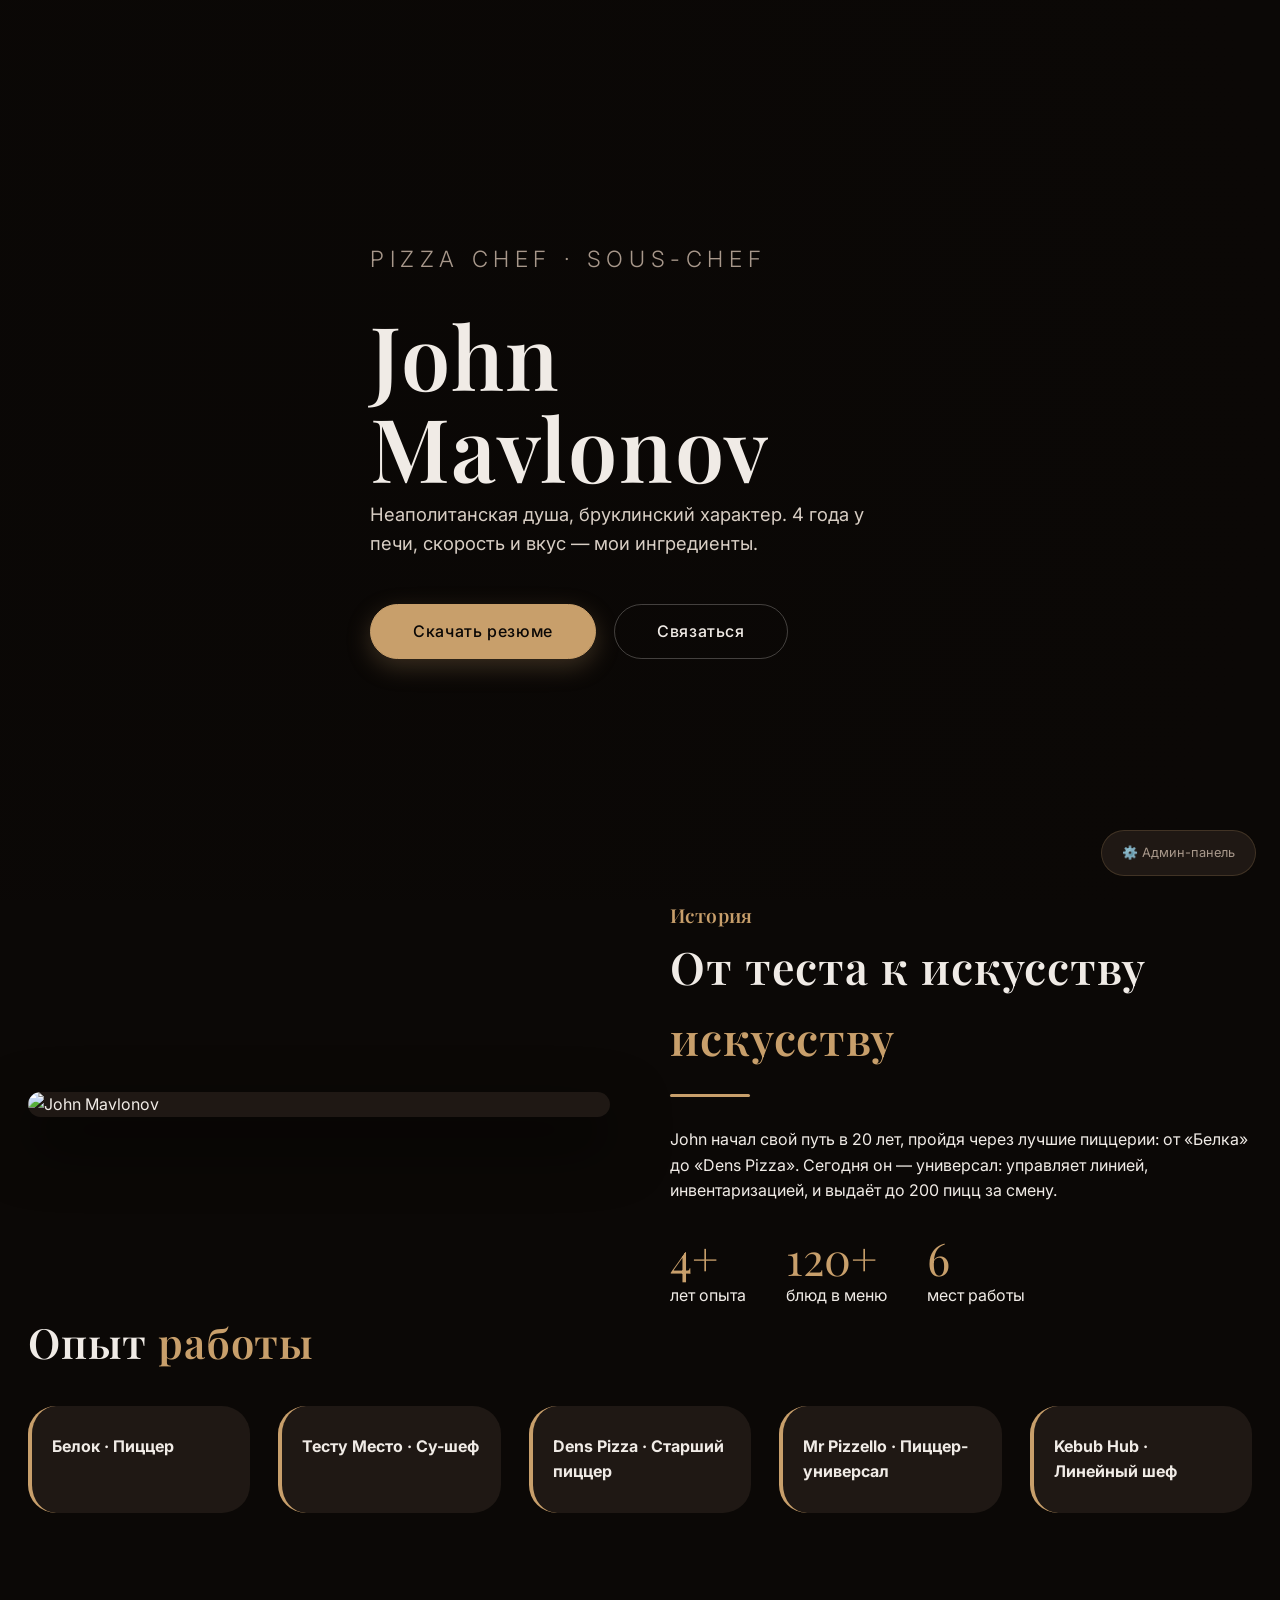
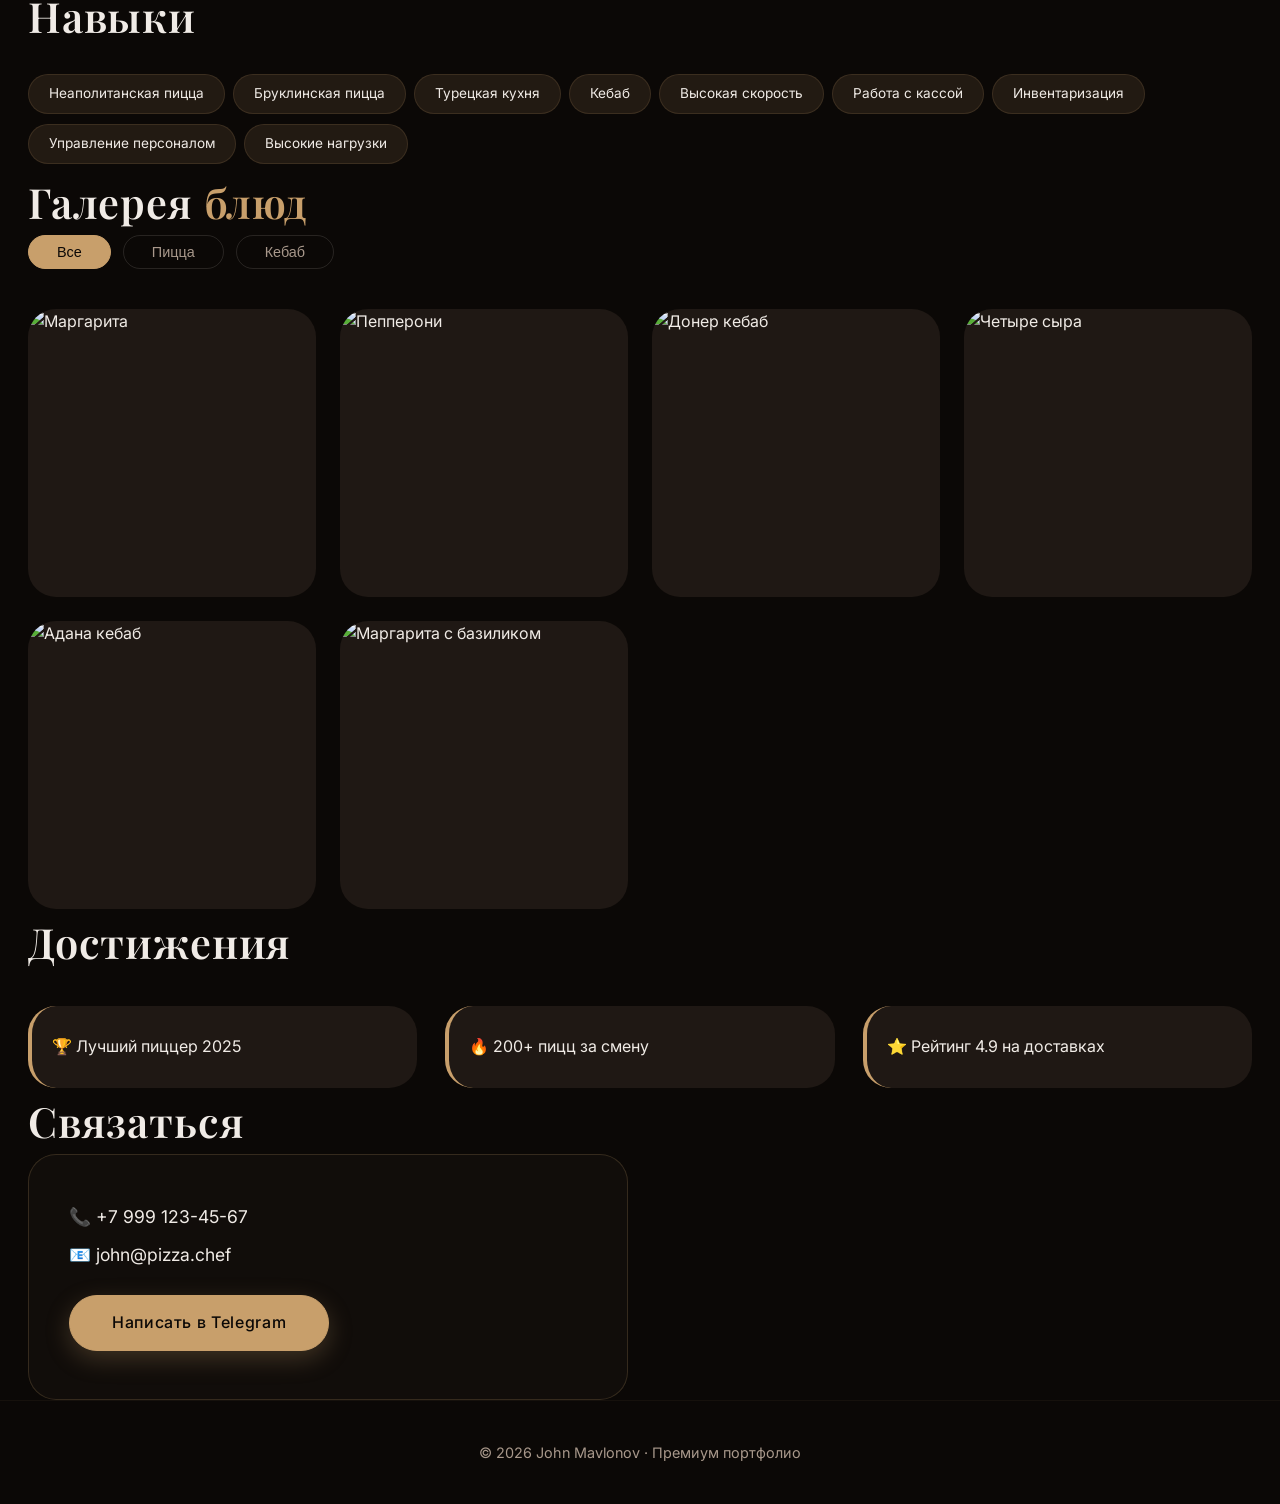
==== commit 96b15cae: "Hhi" ====
--- a/index.html
+++ b/index.html
@@ -1,605 +1,759 @@
 <!DOCTYPE html>
 <html lang="ru">
 <head>
-  <meta charset="UTF-8">
-  <meta name="viewport" content="width=device-width, initial-scale=1.0, viewport-fit=cover">
-  <title>John Mavlonov · Повар-пиццер</title>
-  <meta name="description" content="Портфолио профессионального повара-пиццера John Mavlonov. Неаполитанская, бруклинская пицца, турецкая кухня.">
-  <!-- Google Fonts Premium -->
-  <link rel="preconnect" href="https://fonts.googleapis.com">
-  <link rel="preconnect" href="https://fonts.gstatic.com" crossorigin>
-  <link href="https://fonts.googleapis.com/css2?family=Playfair+Display:ital,wght@0,400;0,600;0,700;1,400&family=Inter:opsz,wght@14..32,300;14..32,400;14..32,500;14..32,600&display=swap" rel="stylesheet">
-  <style>
-    * {
-      margin: 0;
-      padding: 0;
-      box-sizing: border-box;
-    }
-    :root {
-      --bg-primary: #0b0806;
-      --bg-secondary: #14100e;
-      --text-primary: #f0ebe6;
-      --text-muted: #a8988b;
-      --accent-gold: #c89f6b;
-      --accent-fire: #d95c2b;
-      --glass-bg: rgba(20, 16, 14, 0.65);
-      --border-glow: rgba(200, 159, 107, 0.2);
-      --shadow-deep: 0 25px 60px rgba(0,0,0,0.8);
-    }
-    html {
-      scroll-behavior: smooth;
-      font-size: 16px;
-    }
-    body {
-      background-color: var(--bg-primary);
-      color: var(--text-primary);
-      font-family: 'Inter', sans-serif;
-      line-height: 1.6;
-      overflow-x: hidden;
-      cursor: default;
-    }
-    /* custom cursor luxury */
-    body * {
-      cursor: default;
-    }
-    a, button, .cursor-pointer {
-      cursor: pointer;
-    }
-
-    /* scrollbar */
-    ::-webkit-scrollbar { width: 8px; }
-    ::-webkit-scrollbar-track { background: #1a1410; }
-    ::-webkit-scrollbar-thumb { background: var(--accent-gold); border-radius: 12px; }
-
-    /* typography */
-    h1, h2, h3, .serif {
-      font-family: 'Playfair Display', serif;
-      font-weight: 600;
-      letter-spacing: 0.02em;
-    }
-    .gold { color: var(--accent-gold); }
-    .fire { color: var(--accent-fire); }
-
-    /* glass */
-    .glass {
-      background: var(--glass-bg);
-      backdrop-filter: blur(12px) saturate(1.2);
-      -webkit-backdrop-filter: blur(12px);
-      border: 1px solid var(--border-glow);
-      border-radius: 32px;
-    }
-
-    /* layout */
-    .container {
-      max-width: 1320px;
-      margin: 0 auto;
-      padding: 0 28px;
-    }
-    section {
-      padding: 80px 0;
-      position: relative;
-    }
-
-    /* hero video bg */
-    .hero {
-      min-height: 100vh;
-      display: flex;
-      align-items: center;
-      position: relative;
-      overflow: hidden;
-      padding: 0;
-    }
-    .hero-video {
-      position: absolute;
-      top: 0; left: 0; width: 100%; height: 100%;
-      object-fit: cover;
-      z-index: 0;
-      filter: brightness(0.4) saturate(0.8);
-    }
-    .hero-overlay {
-      position: absolute;
-      top: 0; left: 0; width: 100%; height: 100%;
-      background: radial-gradient(circle at 20% 40%, rgba(0,0,0,0.2) 0%, rgba(11,8,6,0.85) 90%);
-      z-index: 1;
-    }
-    .hero-content {
-      position: relative;
-      z-index: 2;
-      max-width: 780px;
-      padding: 40px 0;
-    }
-    .hero-title {
-      font-size: clamp(2.8rem, 10vw, 5.5rem);
-      line-height: 1.05;
-      margin-bottom: 0.4rem;
-    }
-    .hero-sub {
-      font-size: clamp(1.1rem, 2.5vw, 1.6rem);
-      font-weight: 300;
-      color: var(--text-muted);
-      letter-spacing: 0.2em;
-      text-transform: uppercase;
-      margin-bottom: 2rem;
-    }
-    .hero-desc {
-      font-size: 1.15rem;
-      max-width: 540px;
-      color: #d8cec4;
-      margin-bottom: 2.8rem;
-    }
-    .btn-group {
-      display: flex;
-      flex-wrap: wrap;
-      gap: 18px;
-    }
-    .btn {
-      display: inline-block;
-      padding: 14px 42px;
-      border-radius: 60px;
-      font-weight: 500;
-      letter-spacing: 0.04em;
-      transition: all 0.3s ease;
-      border: none;
-      background: transparent;
-      color: var(--text-primary);
-      font-size: 1rem;
-      text-decoration: none;
-      border: 1px solid var(--accent-gold);
-    }
-    .btn-primary {
-      background: var(--accent-gold);
-      color: #0b0806;
-      border-color: var(--accent-gold);
-      box-shadow: 0 8px 24px rgba(200,159,107,0.25);
-    }
-    .btn-primary:hover {
-      background: #b88a56;
-      transform: scale(1.03);
-      box-shadow: 0 12px 32px rgba(200,159,107,0.4);
-    }
-    .btn-outline {
-      border-color: rgba(240,235,230,0.25);
-    }
-    .btn-outline:hover {
-      background: rgba(200,159,107,0.15);
-      border-color: var(--accent-gold);
-    }
-
-    /* reveal */
-    .reveal {
-      opacity: 0;
-      transform: translateY(40px);
-      transition: opacity 0.9s cubic-bezier(0.23, 1, 0.32, 1), transform 0.9s cubic-bezier(0.23, 1, 0.32, 1);
-    }
-    .reveal.visible {
-      opacity: 1;
-      transform: translateY(0);
-    }
-
-    /* story */
-    .story-grid {
-      display: grid;
-      grid-template-columns: 1fr 1fr;
-      gap: 60px;
-      align-items: center;
-    }
-    .story-image {
-      width: 100%;
-      border-radius: 32px;
-      overflow: hidden;
-      box-shadow: var(--shadow-deep);
-      background: #1f1814;
-    }
-    .story-image img {
-      width: 100%;
-      height: auto;
-      display: block;
-    }
-    .story-text .serif {
-      font-size: 2.4rem;
-      margin-bottom: 1.2rem;
-    }
-    .stat-list {
-      display: flex;
-      gap: 40px;
-      margin-top: 2rem;
-    }
-    .stat-item .number {
-      font-size: 2.6rem;
-      font-family: 'Playfair Display', serif;
-      color: var(--accent-gold);
-    }
-
-    /* cards */
-    .card-grid {
-      display: grid;
-      grid-template-columns: repeat(auto-fit, minmax(220px,1fr));
-      gap: 28px;
-      margin-top: 30px;
-    }
-    .exp-card, .skill-card {
-      background: var(--bg-secondary);
-      padding: 28px 20px;
-      border-radius: 28px;
-      border-left: 4px solid var(--accent-gold);
-      transition: 0.3s;
-    }
-    .exp-card:hover, .skill-card:hover {
-      transform: translateY(-8px);
-      background: #1f1814;
-      border-color: var(--accent-fire);
-    }
-    .skill-tag {
-      display: inline-block;
-      background: rgba(200,159,107,0.12);
-      padding: 8px 18px;
-      border-radius: 40px;
-      margin: 5px 6px 5px 0;
-      font-size: 0.85rem;
-      border: 1px solid rgba(200,159,107,0.15);
-    }
-
-    /* gallery */
-    .gallery-filter {
-      display: flex;
-      flex-wrap: wrap;
-      gap: 12px;
-      margin-bottom: 40px;
-    }
-    .filter-btn {
-      background: transparent;
-      border: 1px solid rgba(240,235,230,0.15);
-      padding: 8px 24px;
-      border-radius: 40px;
-      color: var(--text-muted);
-      transition: 0.25s;
-    }
-    .filter-btn.active, .filter-btn:hover {
-      background: var(--accent-gold);
-      color: #0b0806;
-      border-color: var(--accent-gold);
-    }
-    .gallery-grid {
-      display: grid;
-      grid-template-columns: repeat(auto-fill, minmax(260px,1fr));
-      gap: 24px;
-    }
-    .gallery-item {
-      border-radius: 28px;
-      overflow: hidden;
-      position: relative;
-      aspect-ratio: 1/1;
-      background: #1f1814;
-      transition: 0.3s;
-      cursor: pointer;
-    }
-    .gallery-item img {
-      width: 100%; height: 100%; object-fit: cover;
-      transition: 0.6s;
-    }
-    .gallery-item:hover img {
-      transform: scale(1.08);
-    }
-    .gallery-item .overlay {
-      position: absolute;
-      bottom: 0; left: 0; right: 0;
-      padding: 30px 20px;
-      background: linear-gradient(0deg, rgba(0,0,0,0.7) 0%, transparent);
-      color: white;
-      font-weight: 500;
-    }
-
-    /* lightbox */
-    .lightbox {
-      position: fixed;
-      top:0; left:0; width:100%; height:100%;
-      background: rgba(0,0,0,0.85);
-      backdrop-filter: blur(12px);
-      display: none;
-      align-items: center;
-      justify-content: center;
-      z-index: 999;
-    }
-    .lightbox.active {
-      display: flex;
-    }
-    .lightbox img {
-      max-width: 90%;
-      max-height: 85%;
-      border-radius: 28px;
-      box-shadow: 0 30px 80px black;
-    }
-
-    /* admin toggle */
-    .admin-panel {
-      background: #0f0c0a;
-      padding: 40px 0;
-      border-top: 1px solid var(--border-glow);
-      margin-top: 60px;
-      border-radius: 40px 40px 0 0;
-    }
-    .admin-login, .admin-editor {
-      display: none;
-    }
-    .admin-login.active, .admin-editor.active {
-      display: block;
-    }
-    .admin-input, .admin-textarea {
-      width: 100%;
-      background: #1f1814;
-      border: 1px solid #2f2620;
-      padding: 14px 20px;
-      border-radius: 60px;
-      color: white;
-      margin-bottom: 16px;
-    }
-    .admin-textarea {
-      border-radius: 24px;
-      min-height: 100px;
-    }
-    .admin-row {
-      display: grid;
-      grid-template-columns: 1fr 1fr;
-      gap: 20px;
-    }
-
-    /* responsive */
-    @media (max-width: 768px) {
-      .story-grid { grid-template-columns: 1fr; gap: 30px; }
-      .stat-list { flex-wrap: wrap; gap: 20px; }
-      .hero-title { font-size: 3.2rem; }
-      .admin-row { grid-template-columns: 1fr; }
-    }
-
-    /* micro */
-    .text-glow {
-      text-shadow: 0 0 40px rgba(200,159,107,0.15);
-    }
-    .divider {
-      width: 80px; height: 3px;
-      background: var(--accent-gold);
-      margin: 20px 0 30px;
-      border-radius: 12px;
-    }
-    footer {
-      text-align: center;
-      padding: 40px 0;
-      color: var(--text-muted);
-      font-size: 0.9rem;
-      border-top: 1px solid rgba(200,159,107,0.08);
-    }
-  </style>
+    <meta charset="UTF-8" />
+    <meta name="viewport" content="width=device-width, initial-scale=1.0" />
+    <title>John Mavlonov · Повар-пиццер</title>
+    <meta name="description" content="Портфолио профессионального повара-пиццера John Mavlonov. Неаполитанская, бруклинская пицца, турецкая кухня." />
+    <link rel="preconnect" href="https://fonts.googleapis.com" />
+    <link rel="preconnect" href="https://fonts.gstatic.com" crossorigin />
+    <link href="https://fonts.googleapis.com/css2?family=Playfair+Display:ital,wght@0,400;0,600;0,700;1,400&family=Inter:opsz,wght@14..32,300;14..32,400;14..32,500;14..32,600&display=swap" rel="stylesheet" />
+    <style>
+        /* ===== RESET & ROOT ===== */
+        * {
+            margin: 0;
+            padding: 0;
+            box-sizing: border-box;
+        }
+        :root {
+            --bg-primary: #0b0806;
+            --bg-secondary: #14100e;
+            --bg-card: #1f1814;
+            --text-primary: #f0ebe6;
+            --text-muted: #a8988b;
+            --accent-gold: #c89f6b;
+            --accent-fire: #d95c2b;
+            --glass-bg: rgba(20, 16, 14, 0.7);
+            --border-glow: rgba(200, 159, 107, 0.2);
+            --shadow-deep: 0 25px 60px rgba(0, 0, 0, 0.8);
+            --radius: 28px;
+            --transition: 0.4s cubic-bezier(0.23, 1, 0.32, 1);
+        }
+        html {
+            scroll-behavior: smooth;
+        }
+        body {
+            background: var(--bg-primary);
+            color: var(--text-primary);
+            font-family: 'Inter', sans-serif;
+            line-height: 1.6;
+            overflow-x: hidden;
+        }
+        h1,
+        h2,
+        h3,
+        .serif {
+            font-family: 'Playfair Display', serif;
+            font-weight: 600;
+            letter-spacing: 0.02em;
+        }
+        .gold {
+            color: var(--accent-gold);
+        }
+        .fire {
+            color: var(--accent-fire);
+        }
+        .glass {
+            background: var(--glass-bg);
+            backdrop-filter: blur(12px) saturate(1.2);
+            -webkit-backdrop-filter: blur(12px);
+            border: 1px solid var(--border-glow);
+            border-radius: var(--radius);
+        }
+        .container {
+            max-width: 1320px;
+            margin: 0 auto;
+            padding: 0 28px;
+        }
+        section {
+            padding: 90px 0;
+            position: relative;
+        }
+        /* ===== SCROLLBAR ===== */
+        ::-webkit-scrollbar {
+            width: 8px;
+        }
+        ::-webkit-scrollbar-track {
+            background: #1a1410;
+        }
+        ::-webkit-scrollbar-thumb {
+            background: var(--accent-gold);
+            border-radius: 12px;
+        }
+        /* ===== REVEAL ===== */
+        .reveal {
+            opacity: 0;
+            transform: translateY(50px);
+            transition: opacity 1s cubic-bezier(0.23, 1, 0.32, 1), transform 1s cubic-bezier(0.23, 1, 0.32, 1);
+        }
+        .reveal.visible {
+            opacity: 1;
+            transform: translateY(0);
+        }
+        .reveal-left {
+            opacity: 0;
+            transform: translateX(-60px);
+            transition: opacity 1s cubic-bezier(0.23, 1, 0.32, 1), transform 1s cubic-bezier(0.23, 1, 0.32, 1);
+        }
+        .reveal-left.visible {
+            opacity: 1;
+            transform: translateX(0);
+        }
+        .reveal-right {
+            opacity: 0;
+            transform: translateX(60px);
+            transition: opacity 1s cubic-bezier(0.23, 1, 0.32, 1), transform 1s cubic-bezier(0.23, 1, 0.32, 1);
+        }
+        .reveal-right.visible {
+            opacity: 1;
+            transform: translateX(0);
+        }
+        /* ===== BUTTONS ===== */
+        .btn {
+            display: inline-block;
+            padding: 14px 42px;
+            border-radius: 60px;
+            font-weight: 500;
+            letter-spacing: 0.04em;
+            transition: all 0.3s ease;
+            border: none;
+            background: transparent;
+            color: var(--text-primary);
+            font-size: 1rem;
+            text-decoration: none;
+            border: 1px solid var(--accent-gold);
+            cursor: pointer;
+        }
+        .btn-primary {
+            background: var(--accent-gold);
+            color: #0b0806;
+            border-color: var(--accent-gold);
+            box-shadow: 0 8px 24px rgba(200, 159, 107, 0.25);
+        }
+        .btn-primary:hover {
+            background: #b88a56;
+            transform: scale(1.03);
+            box-shadow: 0 12px 32px rgba(200, 159, 107, 0.4);
+        }
+        .btn-outline {
+            border-color: rgba(240, 235, 230, 0.25);
+        }
+        .btn-outline:hover {
+            background: rgba(200, 159, 107, 0.15);
+            border-color: var(--accent-gold);
+        }
+        /* ===== HERO ===== */
+        .hero {
+            min-height: 100vh;
+            display: flex;
+            align-items: center;
+            position: relative;
+            overflow: hidden;
+            padding: 0;
+        }
+        .hero-video {
+            position: absolute;
+            top: 0;
+            left: 0;
+            width: 100%;
+            height: 100%;
+            object-fit: cover;
+            z-index: 0;
+            filter: brightness(0.35) saturate(0.7);
+        }
+        .hero-overlay {
+            position: absolute;
+            top: 0;
+            left: 0;
+            width: 100%;
+            height: 100%;
+            background: radial-gradient(circle at 20% 40%, rgba(0, 0, 0, 0.1) 0%, rgba(11, 8, 6, 0.85) 90%);
+            z-index: 1;
+        }
+        .hero-content {
+            position: relative;
+            z-index: 2;
+            max-width: 780px;
+            padding: 40px 0;
+        }
+        .hero-title {
+            font-size: clamp(2.8rem, 10vw, 5.5rem);
+            line-height: 1.05;
+            margin-bottom: 0.4rem;
+        }
+        .hero-sub {
+            font-size: clamp(1rem, 2vw, 1.4rem);
+            font-weight: 300;
+            color: var(--text-muted);
+            letter-spacing: 0.25em;
+            text-transform: uppercase;
+            margin-bottom: 2rem;
+        }
+        .hero-desc {
+            font-size: 1.15rem;
+            max-width: 540px;
+            color: #d8cec4;
+            margin-bottom: 2.8rem;
+        }
+        .btn-group {
+            display: flex;
+            flex-wrap: wrap;
+            gap: 18px;
+        }
+        /* ===== STORY ===== */
+        .story-grid {
+            display: grid;
+            grid-template-columns: 1fr 1fr;
+            gap: 60px;
+            align-items: center;
+        }
+        .story-image {
+            width: 100%;
+            border-radius: var(--radius);
+            overflow: hidden;
+            box-shadow: var(--shadow-deep);
+            background: var(--bg-card);
+        }
+        .story-image img {
+            width: 100%;
+            height: auto;
+            display: block;
+            transition: transform 0.6s;
+        }
+        .story-image:hover img {
+            transform: scale(1.03);
+        }
+        .story-text .serif {
+            font-size: 2.4rem;
+            margin-bottom: 1.2rem;
+        }
+        .divider {
+            width: 80px;
+            height: 3px;
+            background: var(--accent-gold);
+            margin: 20px 0 30px;
+            border-radius: 12px;
+        }
+        .stat-list {
+            display: flex;
+            gap: 40px;
+            margin-top: 2rem;
+            flex-wrap: wrap;
+        }
+        .stat-item .number {
+            font-size: 2.8rem;
+            font-family: 'Playfair Display', serif;
+            color: var(--accent-gold);
+            line-height: 1;
+        }
+        /* ===== CARDS ===== */
+        .card-grid {
+            display: grid;
+            grid-template-columns: repeat(auto-fit, minmax(220px, 1fr));
+            gap: 28px;
+            margin-top: 30px;
+        }
+        .exp-card,
+        .skill-card {
+            background: var(--bg-card);
+            padding: 28px 20px;
+            border-radius: var(--radius);
+            border-left: 4px solid var(--accent-gold);
+            transition: var(--transition);
+        }
+        .exp-card:hover,
+        .skill-card:hover {
+            transform: translateY(-8px);
+            background: #2a211c;
+            border-color: var(--accent-fire);
+            box-shadow: 0 12px 40px rgba(0, 0, 0, 0.5);
+        }
+        .skill-tag {
+            display: inline-block;
+            background: rgba(200, 159, 107, 0.12);
+            padding: 8px 20px;
+            border-radius: 40px;
+            margin: 5px 8px 5px 0;
+            font-size: 0.85rem;
+            border: 1px solid rgba(200, 159, 107, 0.15);
+            transition: var(--transition);
+        }
+        .skill-tag:hover {
+            background: rgba(200, 159, 107, 0.25);
+            border-color: var(--accent-gold);
+        }
+        /* ===== GALLERY ===== */
+        .gallery-filter {
+            display: flex;
+            flex-wrap: wrap;
+            gap: 12px;
+            margin-bottom: 40px;
+        }
+        .filter-btn {
+            background: transparent;
+            border: 1px solid rgba(240, 235, 230, 0.12);
+            padding: 8px 28px;
+            border-radius: 40px;
+            color: var(--text-muted);
+            transition: var(--transition);
+            cursor: pointer;
+            font-size: 0.9rem;
+        }
+        .filter-btn.active,
+        .filter-btn:hover {
+            background: var(--accent-gold);
+            color: #0b0806;
+            border-color: var(--accent-gold);
+        }
+        .gallery-grid {
+            display: grid;
+            grid-template-columns: repeat(auto-fill, minmax(260px, 1fr));
+            gap: 24px;
+        }
+        .gallery-item {
+            border-radius: var(--radius);
+            overflow: hidden;
+            position: relative;
+            aspect-ratio: 1/1;
+            background: var(--bg-card);
+            transition: var(--transition);
+            cursor: pointer;
+        }
+        .gallery-item img {
+            width: 100%;
+            height: 100%;
+            object-fit: cover;
+            transition: transform 0.7s cubic-bezier(0.23, 1, 0.32, 1);
+        }
+        .gallery-item:hover img {
+            transform: scale(1.1);
+        }
+        .gallery-item .overlay {
+            position: absolute;
+            bottom: 0;
+            left: 0;
+            right: 0;
+            padding: 30px 20px 20px;
+            background: linear-gradient(0deg, rgba(0, 0, 0, 0.8) 0%, transparent);
+            color: #fff;
+            font-weight: 500;
+            transform: translateY(10px);
+            opacity: 0;
+            transition: var(--transition);
+        }
+        .gallery-item:hover .overlay {
+            opacity: 1;
+            transform: translateY(0);
+        }
+        /* ===== LIGHTBOX ===== */
+        .lightbox {
+            position: fixed;
+            top: 0;
+            left: 0;
+            width: 100%;
+            height: 100%;
+            background: rgba(0, 0, 0, 0.9);
+            backdrop-filter: blur(16px);
+            -webkit-backdrop-filter: blur(16px);
+            display: none;
+            align-items: center;
+            justify-content: center;
+            z-index: 999;
+            padding: 40px;
+        }
+        .lightbox.active {
+            display: flex;
+        }
+        .lightbox img {
+            max-width: 95%;
+            max-height: 90%;
+            border-radius: var(--radius);
+            box-shadow: 0 30px 80px rgba(0, 0, 0, 0.9);
+            object-fit: contain;
+        }
+        .lightbox-close {
+            position: absolute;
+            top: 30px;
+            right: 40px;
+            font-size: 3rem;
+            color: #fff;
+            cursor: pointer;
+            transition: var(--transition);
+            background: none;
+            border: none;
+            font-weight: 300;
+            opacity: 0.7;
+        }
+        .lightbox-close:hover {
+            opacity: 1;
+            transform: rotate(90deg);
+        }
+        /* ===== CONTACT ===== */
+        .contact-card {
+            padding: 48px 40px;
+            max-width: 600px;
+        }
+        .contact-card p {
+            font-size: 1.1rem;
+            margin-bottom: 10px;
+        }
+        /* ===== FOOTER ===== */
+        footer {
+            text-align: center;
+            padding: 40px 0;
+            color: var(--text-muted);
+            font-size: 0.9rem;
+            border-top: 1px solid rgba(200, 159, 107, 0.06);
+        }
+        /* ===== ADMIN LINK ===== */
+        .admin-link {
+            position: fixed;
+            bottom: 24px;
+            right: 24px;
+            z-index: 100;
+            background: var(--bg-card);
+            padding: 12px 20px;
+            border-radius: 60px;
+            border: 1px solid var(--border-glow);
+            color: var(--text-muted);
+            font-size: 0.8rem;
+            text-decoration: none;
+            transition: var(--transition);
+            backdrop-filter: blur(8px);
+        }
+        .admin-link:hover {
+            color: var(--accent-gold);
+            border-color: var(--accent-gold);
+        }
+        /* ===== RESPONSIVE ===== */
+        @media (max-width: 992px) {
+            .story-grid {
+                grid-template-columns: 1fr;
+                gap: 40px;
+            }
+        }
+        @media (max-width: 768px) {
+            .hero-title {
+                font-size: 3rem;
+            }
+            .stat-list {
+                gap: 24px;
+            }
+            .contact-card {
+                padding: 30px 20px;
+            }
+            section {
+                padding: 60px 0;
+            }
+        }
+        @media (max-width: 480px) {
+            .btn {
+                padding: 12px 28px;
+                font-size: 0.9rem;
+            }
+            .gallery-grid {
+                grid-template-columns: 1fr 1fr;
+                gap: 12px;
+            }
+        }
+    </style>
 </head>
 <body>
 
-  <!-- HERO -->
-  <section class="hero" id="home">
-    <video class="hero-video" autoplay muted loop playsinline poster="data:image/svg+xml,%3Csvg xmlns='http://www.w3.org/2000/svg' width='800' height='600'%3E%3Crect fill='%2314100e'/%3E%3C/svg%3E">
-      <source src="https://www.w3schools.com/html/mov_bbb.mp4" type="video/mp4">
-    </video>
-    <div class="hero-overlay"></div>
-    <div class="container hero-content">
-      <p class="hero-sub gold">Pizza Chef · Sous-Chef</p>
-      <h1 class="hero-title">John <br>Mavlonov</h1>
-      <p class="hero-desc">Неаполитанская душа, бруклинский характер. 4 года у печи, скорость и вкус — мои ингредиенты.</p>
-      <div class="btn-group">
-        <a href="#" class="btn btn-primary" id="downloadCv">Скачать резюме</a>
-        <a href="#contact" class="btn btn-outline">Связаться</a>
-      </div>
+    <!-- ===== HERO ===== -->
+    <section class="hero" id="home">
+        <video class="hero-video" autoplay muted loop playsinline>
+            <source src="https://www.w3schools.com/html/mov_bbb.mp4" type="video/mp4" />
+        </video>
+        <div class="hero-overlay"></div>
+        <div class="container hero-content">
+            <p class="hero-sub gold" id="heroSub">Pizza Chef · Sous-Chef</p>
+            <h1 class="hero-title" id="heroTitle">John <br />Mavlonov</h1>
+            <p class="hero-desc" id="heroDesc">Неаполитанская душа, бруклинский характер. 4 года у печи, скорость и вкус — мои ингредиенты.</p>
+            <div class="btn-group">
+                <a href="#" class="btn btn-primary" id="downloadCv">Скачать резюме</a>
+                <a href="#contact" class="btn btn-outline">Связаться</a>
+            </div>
+        </div>
+    </section>
+
+    <!-- ===== STORY ===== -->
+    <section id="story" class="container">
+        <div class="story-grid">
+            <div class="story-image reveal-left">
+                <img src="https://picsum.photos/seed/chef/800/600" alt="John Mavlonov" id="storyImage" loading="lazy" />
+            </div>
+            <div class="story-text reveal-right">
+                <span class="gold serif" style="font-size: 1.2rem;">История</span>
+                <h2 class="serif" style="font-size: 2.8rem;" id="storyTitle">От теста к <span class="gold">искусству</span></h2>
+                <div class="divider"></div>
+                <p id="storyText">John начал свой путь в 20 лет, пройдя через лучшие пиццерии: от «Белка» до «Dens Pizza». Сегодня он — универсал: управляет линией, инвентаризацией, и выдаёт до 200 пицц за смену.</p>
+                <div class="stat-list" id="statList">
+                    <div class="stat-item"><span class="number" id="statYears">4+</span><br />лет опыта</div>
+                    <div class="stat-item"><span class="number" id="statDishes">120+</span><br />блюд в меню</div>
+                    <div class="stat-item"><span class="number" id="statPlaces">6</span><br />мест работы</div>
+                </div>
+            </div>
+        </div>
+    </section>
+
+    <!-- ===== EXPERIENCE ===== -->
+    <section id="experience" class="container">
+        <h2 class="serif reveal" style="font-size: 2.6rem;">Опыт <span class="gold">работы</span></h2>
+        <div class="card-grid reveal" id="experienceGrid">
+            <div class="exp-card"><strong>Белок</strong> · Пиццер</div>
+            <div class="exp-card"><strong>Тесту Место</strong> · Су-шеф</div>
+            <div class="exp-card"><strong>Dens Pizza</strong> · Старший пиццер</div>
+            <div class="exp-card"><strong>Mr Pizzello</strong> · Пиццер-универсал</div>
+            <div class="exp-card"><strong>Kebub Hub</strong> · Линейный шеф</div>
+        </div>
+
+        <h2 class="serif reveal" style="font-size: 2.6rem; margin-top: 70px;">Навыки</h2>
+        <div class="reveal" id="skillsContainer" style="margin-top: 20px;">
+            <span class="skill-tag">Неаполитанская пицца</span>
+            <span class="skill-tag">Бруклинская пицца</span>
+            <span class="skill-tag">Турецкая кухня</span>
+            <span class="skill-tag">Кебаб</span>
+            <span class="skill-tag">Высокая скорость</span>
+            <span class="skill-tag">Работа с кассой</span>
+            <span class="skill-tag">Инвентаризация</span>
+            <span class="skill-tag">Управление персоналом</span>
+            <span class="skill-tag">Высокие нагрузки</span>
+        </div>
+    </section>
+
+    <!-- ===== GALLERY ===== -->
+    <section id="gallery" class="container">
+        <h2 class="serif reveal" style="font-size: 2.6rem;">Галерея <span class="gold">блюд</span></h2>
+        <div class="gallery-filter reveal">
+            <button class="filter-btn active" data-filter="all">Все</button>
+            <button class="filter-btn" data-filter="pizza">Пицца</button>
+            <button class="filter-btn" data-filter="kebab">Кебаб</button>
+        </div>
+        <div class="gallery-grid reveal" id="galleryGrid"></div>
+    </section>
+
+    <!-- ===== ACHIEVEMENTS ===== -->
+    <section id="achievements" class="container">
+        <h2 class="serif reveal" style="font-size: 2.6rem;">Достижения</h2>
+        <div class="card-grid reveal" id="achievementsGrid">
+            <div class="exp-card">🏆 Лучший пиццер 2025</div>
+            <div class="exp-card">🔥 200+ пицц за смену</div>
+            <div class="exp-card">⭐ Рейтинг 4.9 на доставках</div>
+        </div>
+    </section>
+
+    <!-- ===== CONTACT ===== -->
+    <section id="contact" class="container">
+        <h2 class="serif reveal" style="font-size: 2.6rem;">Связаться</h2>
+        <div class="reveal glass contact-card" id="contactCard">
+            <p>📞 <span id="contactPhone">+7 999 123-45-67</span></p>
+            <p>📧 <span id="contactEmail">john@pizza.chef</span></p>
+            <a href="#" class="btn btn-primary" id="contactBtn" style="margin-top: 16px;">Написать в Telegram</a>
+        </div>
+    </section>
+
+    <!-- ===== FOOTER ===== -->
+    <footer>
+        <p id="footerText">© 2026 John Mavlonov · Премиум портфолио</p>
+    </footer>
+
+    <!-- ===== LIGHTBOX ===== -->
+    <div class="lightbox" id="lightbox">
+        <button class="lightbox-close" id="lightboxClose">&times;</button>
+        <img id="lightboxImg" src="" alt="" />
     </div>
-  </section>
-
-  <!-- STORY -->
-  <section id="story" class="container">
-    <div class="story-grid reveal">
-      <div class="story-image">
-        <img src="https://picsum.photos/seed/pizza/800/600" alt="John Mavlonov" loading="lazy">
-      </div>
-      <div class="story-text">
-        <span class="gold serif" style="font-size:1.2rem;">История</span>
-        <h2 class="serif" style="font-size:2.8rem;">От теста к <span class="gold">искусству</span></h2>
-        <div class="divider"></div>
-        <p>John начал свой путь в 20 лет, пройдя через лучшие пиццерии: от «Белка» до «Dens Pizza». Сегодня он — универсал: управляет линией, инвентаризацией, и выдаёт до 200 пицц за смену.</p>
-        <div class="stat-list">
-          <div class="stat-item"><span class="number">4+</span><br>лет опыта</div>
-          <div class="stat-item"><span class="number">120+</span><br>блюд в меню</div>
-          <div class="stat-item"><span class="number">6</span><br>мест работы</div>
-        </div>
-      </div>
-    </div>
-  </section>
-
-  <!-- EXPERIENCE & SKILLS -->
-  <section id="experience" class="container">
-    <h2 class="serif reveal" style="font-size:2.6rem;">Опыт <span class="gold">работы</span></h2>
-    <div class="card-grid reveal">
-      <div class="exp-card"><strong>Белок</strong> · Пиццер</div>
-      <div class="exp-card"><strong>Тесту Место</strong> · Су-шеф</div>
-      <div class="exp-card"><strong>Dens Pizza</strong> · Старший пиццер</div>
-      <div class="exp-card"><strong>Mr Pizzello</strong> · Пиццер-универсал</div>
-      <div class="exp-card"><strong>Kebub Hub</strong> · Линейный шеф</div>
-    </div>
-
-    <h2 class="serif reveal" style="font-size:2.6rem; margin-top:60px;">Навыки</h2>
-    <div class="reveal" style="margin-top:20px;">
-      <span class="skill-tag">Неаполитанская пицца</span>
-      <span class="skill-tag">Бруклинская пицца</span>
-      <span class="skill-tag">Турецкая кухня</span>
-      <span class="skill-tag">Кебаб</span>
-      <span class="skill-tag">Высокая скорость</span>
-      <span class="skill-tag">Работа с кассой</span>
-      <span class="skill-tag">Инвентаризация</span>
-      <span class="skill-tag">Управление персоналом</span>
-      <span class="skill-tag">Высокие нагрузки</span>
-    </div>
-  </section>
-
-  <!-- GALLERY -->
-  <section id="gallery" class="container">
-    <h2 class="serif reveal" style="font-size:2.6rem;">Галерея <span class="gold">блюд</span></h2>
-    <div class="gallery-filter reveal">
-      <button class="filter-btn active" data-filter="all">Все</button>
-      <button class="filter-btn" data-filter="pizza">Пицца</button>
-      <button class="filter-btn" data-filter="kebab">Кебаб</button>
-    </div>
-    <div class="gallery-grid reveal" id="galleryGrid">
-      <!-- items injected by js -->
-    </div>
-  </section>
-
-  <!-- ACHIEVEMENTS -->
-  <section id="achievements" class="container">
-    <h2 class="serif reveal" style="font-size:2.6rem;">Достижения</h2>
-    <div class="card-grid reveal">
-      <div class="exp-card">🏆 Лучший пиццер 2025</div>
-      <div class="exp-card">🔥 200+ пицц за смену</div>
-      <div class="exp-card">⭐ Рейтинг 4.9 на доставках</div>
-    </div>
-  </section>
-
-  <!-- CONTACT -->
-  <section id="contact" class="container">
-    <h2 class="serif reveal" style="font-size:2.6rem;">Связаться</h2>
-    <div class="reveal glass" style="padding:40px; max-width:600px;">
-      <p style="margin-bottom:20px;">📞 +7 999 123-45-67 · 📧 john@pizza.chef</p>
-      <a href="#" class="btn btn-primary" id="contactBtn">Написать в Telegram</a>
-    </div>
-  </section>
-
-  <!-- ADMIN PANEL -->
-  <div class="admin-panel container" id="adminPanel">
-    <h3 class="serif gold" style="margin-bottom:20px;">⚙️ Админ-панель</h3>
-    <div id="adminLogin" class="admin-login active">
-      <input type="text" class="admin-input" id="loginUser" placeholder="Логин" value="admin">
-      <input type="password" class="admin-input" id="loginPass" placeholder="Пароль" value="12345">
-      <button class="btn btn-primary" id="adminLoginBtn">Войти</button>
-    </div>
-    <div id="adminEditor" class="admin-editor">
-      <p class="gold">Редактирование контента (демо-режим)</p>
-      <div class="admin-row">
-        <input class="admin-input" id="editName" placeholder="Имя" value="John Mavlonov">
-        <input class="admin-input" id="editAge" placeholder="Возраст" value="24">
-      </div>
-      <textarea class="admin-textarea" id="editBio">Неаполитанская душа, бруклинский характер. 4 года у печи.</textarea>
-      <button class="btn btn-primary" id="saveChangesBtn">Сохранить изменения</button>
-      <button class="btn btn-outline" id="adminLogoutBtn" style="margin-left:12px;">Выйти</button>
-      <p style="margin-top:20px; color:var(--text-muted);">* В полной версии редактируются все секции, фото, видео, цвета, порядок блоков.</p>
-    </div>
-  </div>
-
-  <footer>
-    <p>© 2026 John Mavlonov · Премиум портфолио</p>
-  </footer>
-
-  <!-- LIGHTBOX -->
-  <div class="lightbox" id="lightbox"><img id="lightboxImg" src="" alt=""></div>
-
-  <script>
-    (function(){
-      // Gallery data
-      const galleryData = [
-        { src: 'https://picsum.photos/seed/pizza1/400/400', category: 'pizza', title: 'Маргарита' },
-        { src: 'https://picsum.photos/seed/pizza2/400/400', category: 'pizza', title: 'Пепперони' },
-        { src: 'https://picsum.photos/seed/kebab1/400/400', category: 'kebab', title: 'Донер кебаб' },
-        { src: 'https://picsum.photos/seed/pizza3/400/400', category: 'pizza', title: 'Четыре сыра' },
-        { src: 'https://picsum.photos/seed/kebab2/400/400', category: 'kebab', title: 'Адана кебаб' },
-      ];
-      let currentCategory = 'all';
-      const grid = document.getElementById('galleryGrid');
-
-      function renderGallery(cat) {
-        const filtered = cat === 'all' ? galleryData : galleryData.filter(i => i.category === cat);
-        grid.innerHTML = filtered.map((item, idx) => `
-          <div class="gallery-item" data-category="${item.category}" data-index="${idx}">
-            <img src="${item.src}" alt="${item.title}" loading="lazy">
-            <div class="overlay">${item.title}</div>
-          </div>
-        `).join('');
-        // lightbox
-        grid.querySelectorAll('.gallery-item').forEach(el => {
-          el.addEventListener('click', function(e) {
-            const img = this.querySelector('img');
-            if (img) {
-              document.getElementById('lightboxImg').src = img.src;
-              document.getElementById('lightbox').classList.add('active');
+
+    <!-- ===== ADMIN LINK ===== -->
+    <a href="admin.html" class="admin-link" target="_blank">⚙️ Админ-панель</a>
+
+    <script>
+        // ============================================================
+        //  PUBLIC SITE - загружает данные из localStorage
+        // ============================================================
+
+        // ----- DEFAULT DATA -----
+        const defaultData = {
+            heroSub: 'Pizza Chef · Sous-Chef',
+            heroTitle: 'John Mavlonov',
+            heroDesc: 'Неаполитанская душа, бруклинский характер. 4 года у печи, скорость и вкус — мои ингредиенты.',
+            storyImage: 'https://picsum.photos/seed/chef/800/600',
+            storyTitle: 'От теста к искусству',
+            storyText: 'John начал свой путь в 20 лет, пройдя через лучшие пиццерии: от «Белка» до «Dens Pizza». Сегодня он — универсал: управляет линией, инвентаризацией, и выдаёт до 200 пицц за смену.',
+            statYears: '4+',
+            statDishes: '120+',
+            statPlaces: '6',
+            experience: [
+                'Белок · Пиццер',
+                'Тесту Место · Су-шеф',
+                'Dens Pizza · Старший пиццер',
+                'Mr Pizzello · Пиццер-универсал',
+                'Kebub Hub · Линейный шеф'
+            ],
+            skills: [
+                'Неаполитанская пицца', 'Бруклинская пицца', 'Турецкая кухня',
+                'Кебаб', 'Высокая скорость', 'Работа с кассой',
+                'Инвентаризация', 'Управление персоналом', 'Высокие нагрузки'
+            ],
+            achievements: [
+                '🏆 Лучший пиццер 2025',
+                '🔥 200+ пицц за смену',
+                '⭐ Рейтинг 4.9 на доставках'
+            ],
+            contactPhone: '+7 999 123-45-67',
+            contactEmail: 'john@pizza.chef',
+            footerText: '© 2026 John Mavlonov · Премиум портфолио'
+        };
+
+        // ----- LOAD DATA -----
+        function loadData() {
+            let data = {};
+            try {
+                const stored = localStorage.getItem('portfolioData');
+                if (stored) {
+                    data = JSON.parse(stored);
+                    // merge with defaults
+                    for (const key in defaultData) {
+                        if (!(key in data)) data[key] = defaultData[key];
+                    }
+                } else {
+                    data = JSON.parse(JSON.stringify(defaultData));
+                }
+            } catch (e) {
+                data = JSON.parse(JSON.stringify(defaultData));
             }
-          });
+            return data;
+        }
+
+        function applyData(data) {
+            // Hero
+            document.getElementById('heroSub').textContent = data.heroSub;
+            document.getElementById('heroTitle').innerHTML = data.heroTitle.replace(/\s/g, '<br />');
+            document.getElementById('heroDesc').textContent = data.heroDesc;
+
+            // Story
+            document.getElementById('storyImage').src = data.storyImage;
+            document.getElementById('storyTitle').innerHTML = data.storyTitle.replace(/\s/g, ' ') + ' <span class="gold">искусству</span>';
+            document.getElementById('storyText').textContent = data.storyText;
+            document.getElementById('statYears').textContent = data.statYears;
+            document.getElementById('statDishes').textContent = data.statDishes;
+            document.getElementById('statPlaces').textContent = data.statPlaces;
+
+            // Experience
+            const expGrid = document.getElementById('experienceGrid');
+            expGrid.innerHTML = data.experience.map(e => `<div class="exp-card"><strong>${e}</strong></div>`).join('');
+
+            // Skills
+            const skillsContainer = document.getElementById('skillsContainer');
+            skillsContainer.innerHTML = data.skills.map(s => `<span class="skill-tag">${s}</span>`).join('');
+
+            // Achievements
+            const achGrid = document.getElementById('achievementsGrid');
+            achGrid.innerHTML = data.achievements.map(a => `<div class="exp-card">${a}</div>`).join('');
+
+            // Contact
+            document.getElementById('contactPhone').textContent = data.contactPhone;
+            document.getElementById('contactEmail').textContent = data.contactEmail;
+
+            // Footer
+            document.getElementById('footerText').textContent = data.footerText;
+        }
+
+        // ----- INIT -----
+        const siteData = loadData();
+        applyData(siteData);
+
+        // ============================================================
+        //  GALLERY (static, but can be extended via admin)
+        // ============================================================
+        const galleryData = [
+            { src: 'https://picsum.photos/seed/pizza1/400/400', category: 'pizza', title: 'Маргарита' },
+            { src: 'https://picsum.photos/seed/pizza2/400/400', category: 'pizza', title: 'Пепперони' },
+            { src: 'https://picsum.photos/seed/kebab1/400/400', category: 'kebab', title: 'Донер кебаб' },
+            { src: 'https://picsum.photos/seed/pizza3/400/400', category: 'pizza', title: 'Четыре сыра' },
+            { src: 'https://picsum.photos/seed/kebab2/400/400', category: 'kebab', title: 'Адана кебаб' },
+            { src: 'https://picsum.photos/seed/pizza4/400/400', category: 'pizza', title: 'Маргарита с базиликом' },
+        ];
+
+        const grid = document.getElementById('galleryGrid');
+        let currentCategory = 'all';
+
+        function renderGallery(cat) {
+            const filtered = cat === 'all' ? galleryData : galleryData.filter(i => i.category === cat);
+            grid.innerHTML = filtered.map((item, idx) => `
+                <div class="gallery-item" data-category="${item.category}" data-index="${idx}">
+                    <img src="${item.src}" alt="${item.title}" loading="lazy" />
+                    <div class="overlay">${item.title}</div>
+                </div>
+            `).join('');
+            // Lightbox
+            grid.querySelectorAll('.gallery-item').forEach(el => {
+                el.addEventListener('click', function() {
+                    const img = this.querySelector('img');
+                    if (img) {
+                        document.getElementById('lightboxImg').src = img.src;
+                        document.getElementById('lightbox').classList.add('active');
+                        document.body.style.overflow = 'hidden';
+                    }
+                });
+            });
+        }
+        renderGallery('all');
+
+        // Filters
+        document.querySelectorAll('.filter-btn').forEach(btn => {
+            btn.addEventListener('click', function() {
+                document.querySelectorAll('.filter-btn').forEach(b => b.classList.remove('active'));
+                this.classList.add('active');
+                currentCategory = this.dataset.filter;
+                renderGallery(currentCategory);
+            });
         });
-      }
-      renderGallery('all');
-
-      // filters
-      document.querySelectorAll('.filter-btn').forEach(btn => {
-        btn.addEventListener('click', function() {
-          document.querySelectorAll('.filter-btn').forEach(b => b.classList.remove('active'));
-          this.classList.add('active');
-          currentCategory = this.dataset.filter;
-          renderGallery(currentCategory);
+
+        // Lightbox close
+        document.getElementById('lightboxClose').addEventListener('click', closeLightbox);
+        document.getElementById('lightbox').addEventListener('click', function(e) {
+            if (e.target === this) closeLightbox();
         });
-      });
-
-      // lightbox close
-      document.getElementById('lightbox').addEventListener('click', function(e) {
-        if (e.target === this) this.classList.remove('active');
-      });
-
-      // Reveal on scroll
-      const reveals = document.querySelectorAll('.reveal');
-      const observer = new IntersectionObserver((entries) => {
-        entries.forEach(entry => {
-          if (entry.isIntersecting) entry.target.classList.add('visible');
+        document.addEventListener('keydown', function(e) {
+            if (e.key === 'Escape') closeLightbox();
         });
-      }, { threshold: 0.15 });
-      reveals.forEach(el => observer.observe(el));
-
-      // Admin login
-      const loginDiv = document.getElementById('adminLogin');
-      const editorDiv = document.getElementById('adminEditor');
-      document.getElementById('adminLoginBtn').addEventListener('click', function() {
-        const user = document.getElementById('loginUser').value;
-        const pass = document.getElementById('loginPass').value;
-        if (user === 'admin' && pass === '12345') {
-          loginDiv.classList.remove('active');
-          editorDiv.classList.add('active');
-        } else {
-          alert('Неверные данные (admin / 12345)');
-        }
-      });
-      document.getElementById('adminLogoutBtn').addEventListener('click', function() {
-        editorDiv.classList.remove('active');
-        loginDiv.classList.add('active');
-      });
-
-      // Save changes (demo)
-      document.getElementById('saveChangesBtn').addEventListener('click', function() {
-        const name = document.getElementById('editName').value;
-        const age = document.getElementById('editAge').value;
-        const bio = document.getElementById('editBio').value;
-        document.querySelector('.hero-title').innerHTML = name.replace(/\s/g, '<br>') || 'John<br>Mavlonov';
-        document.querySelector('.hero-desc').textContent = bio || 'Неаполитанская душа, бруклинский характер.';
-        document.querySelector('.stat-item .number').textContent = age + '+';
-        alert('✅ Данные обновлены (демо)');
-      });
-
-      // download CV
-      document.getElementById('downloadCv').addEventListener('click', function(e) {
-        e.preventDefault();
-        alert('📄 Скачивание резюме (демо)');
-      });
-
-      // contact
-      document.getElementById('contactBtn').addEventListener('click', function(e) {
-        e.preventDefault();
-        alert('✉️ Связь: @john_pizza (демо)');
-      });
-
-      // apply initial visible
-      setTimeout(() => {
-        document.querySelectorAll('.reveal').forEach(el => {
-          if (el.getBoundingClientRect().top < window.innerHeight) el.classList.add('visible');
+
+        function closeLightbox() {
+            document.getElementById('lightbox').classList.remove('active');
+            document.body.style.overflow = '';
+        }
+
+        // ============================================================
+        //  REVEAL ON SCROLL
+        // ============================================================
+        const revealElements = document.querySelectorAll('.reveal, .reveal-left, .reveal-right');
+        const observer = new IntersectionObserver((entries) => {
+            entries.forEach(entry => {
+                if (entry.isIntersecting) {
+                    entry.target.classList.add('visible');
+                }
+            });
+        }, { threshold: 0.12, rootMargin: '0px 0px -40px 0px' });
+        revealElements.forEach(el => observer.observe(el));
+
+        // ============================================================
+        //  DOWNLOAD CV
+        // ============================================================
+        document.getElementById('downloadCv').addEventListener('click', function(e) {
+            e.preventDefault();
+            alert('📄 Скачивание резюме (файл CV.pdf)');
         });
-      }, 300);
-    })();
-  </script>
+
+        // ============================================================
+        //  CONTACT BUTTON
+        // ============================================================
+        document.getElementById('contactBtn').addEventListener('click', function(e) {
+            e.preventDefault();
+            const phone = document.getElementById('contactPhone').textContent.replace(/\s/g, '');
+            alert(`✉️ Связь через Telegram: @john_pizza (или звонок ${phone})`);
+        });
+    </script>
+
 </body>
 </html>
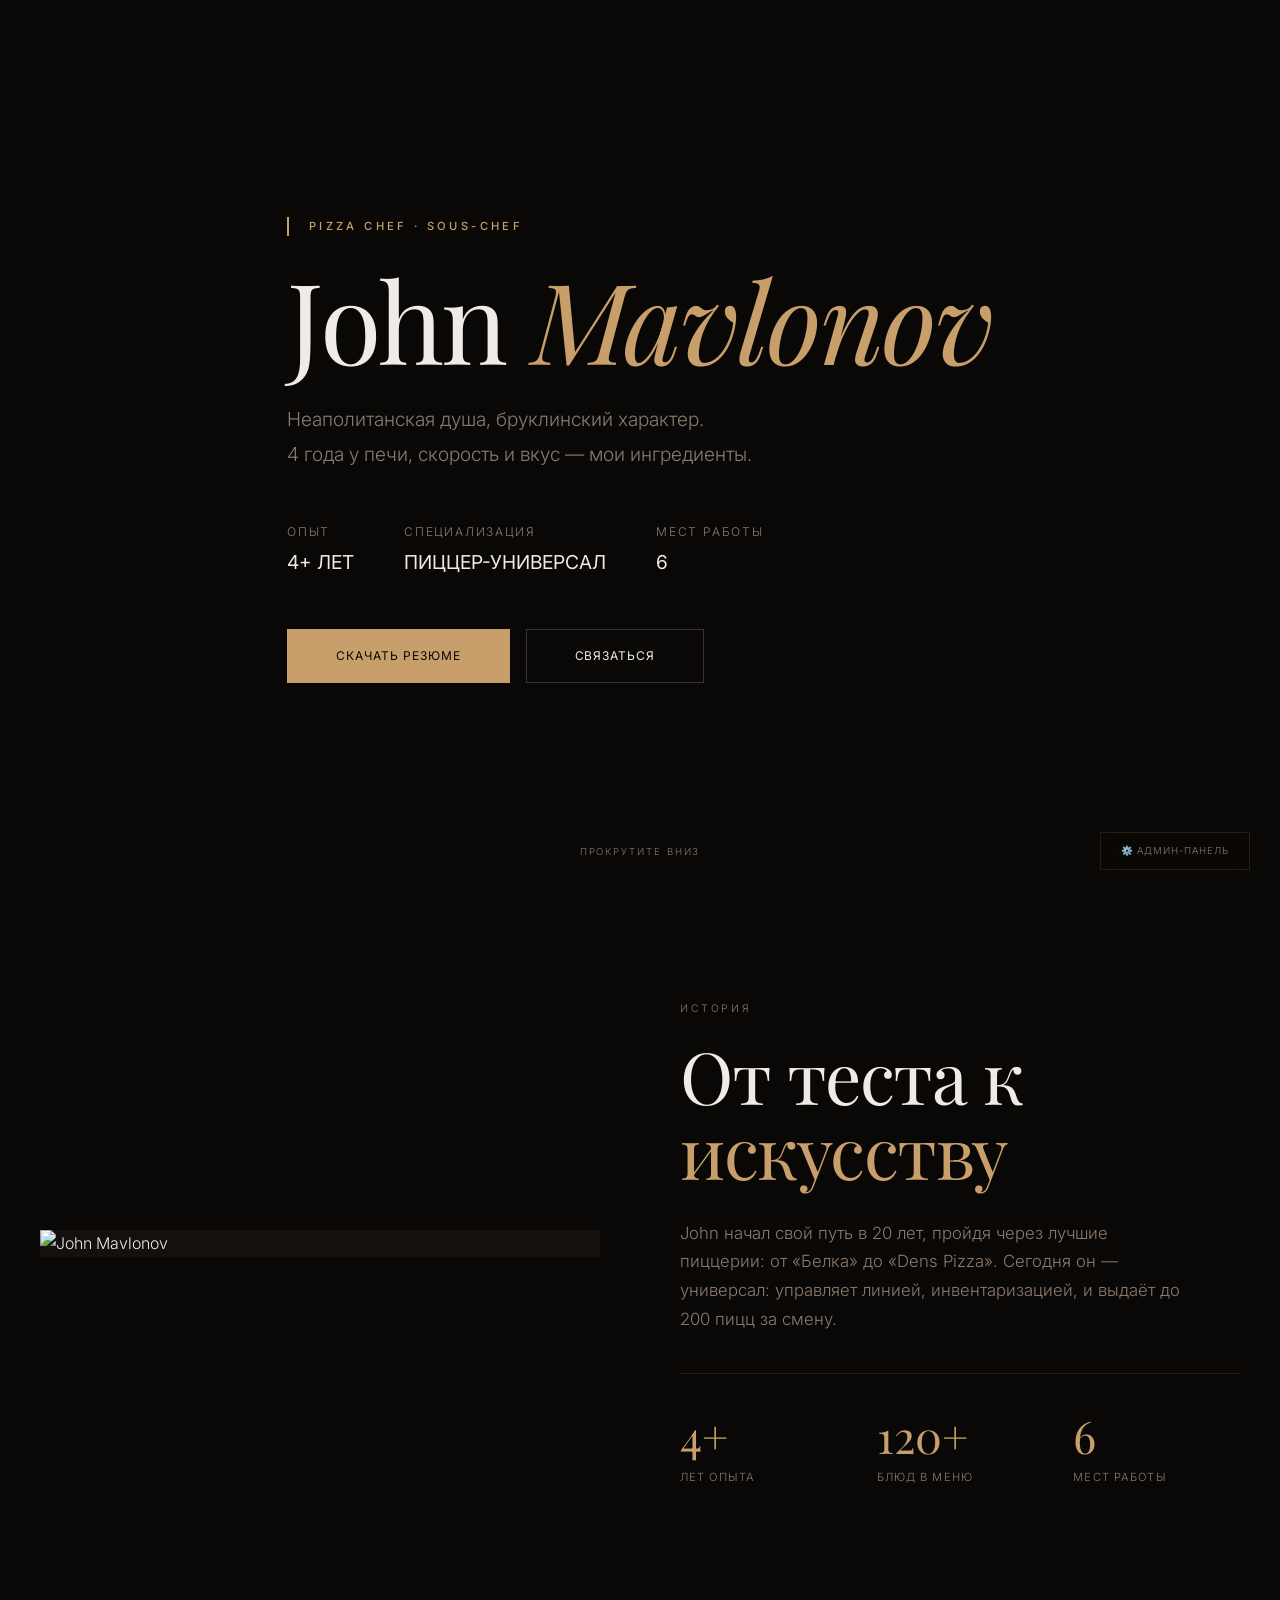
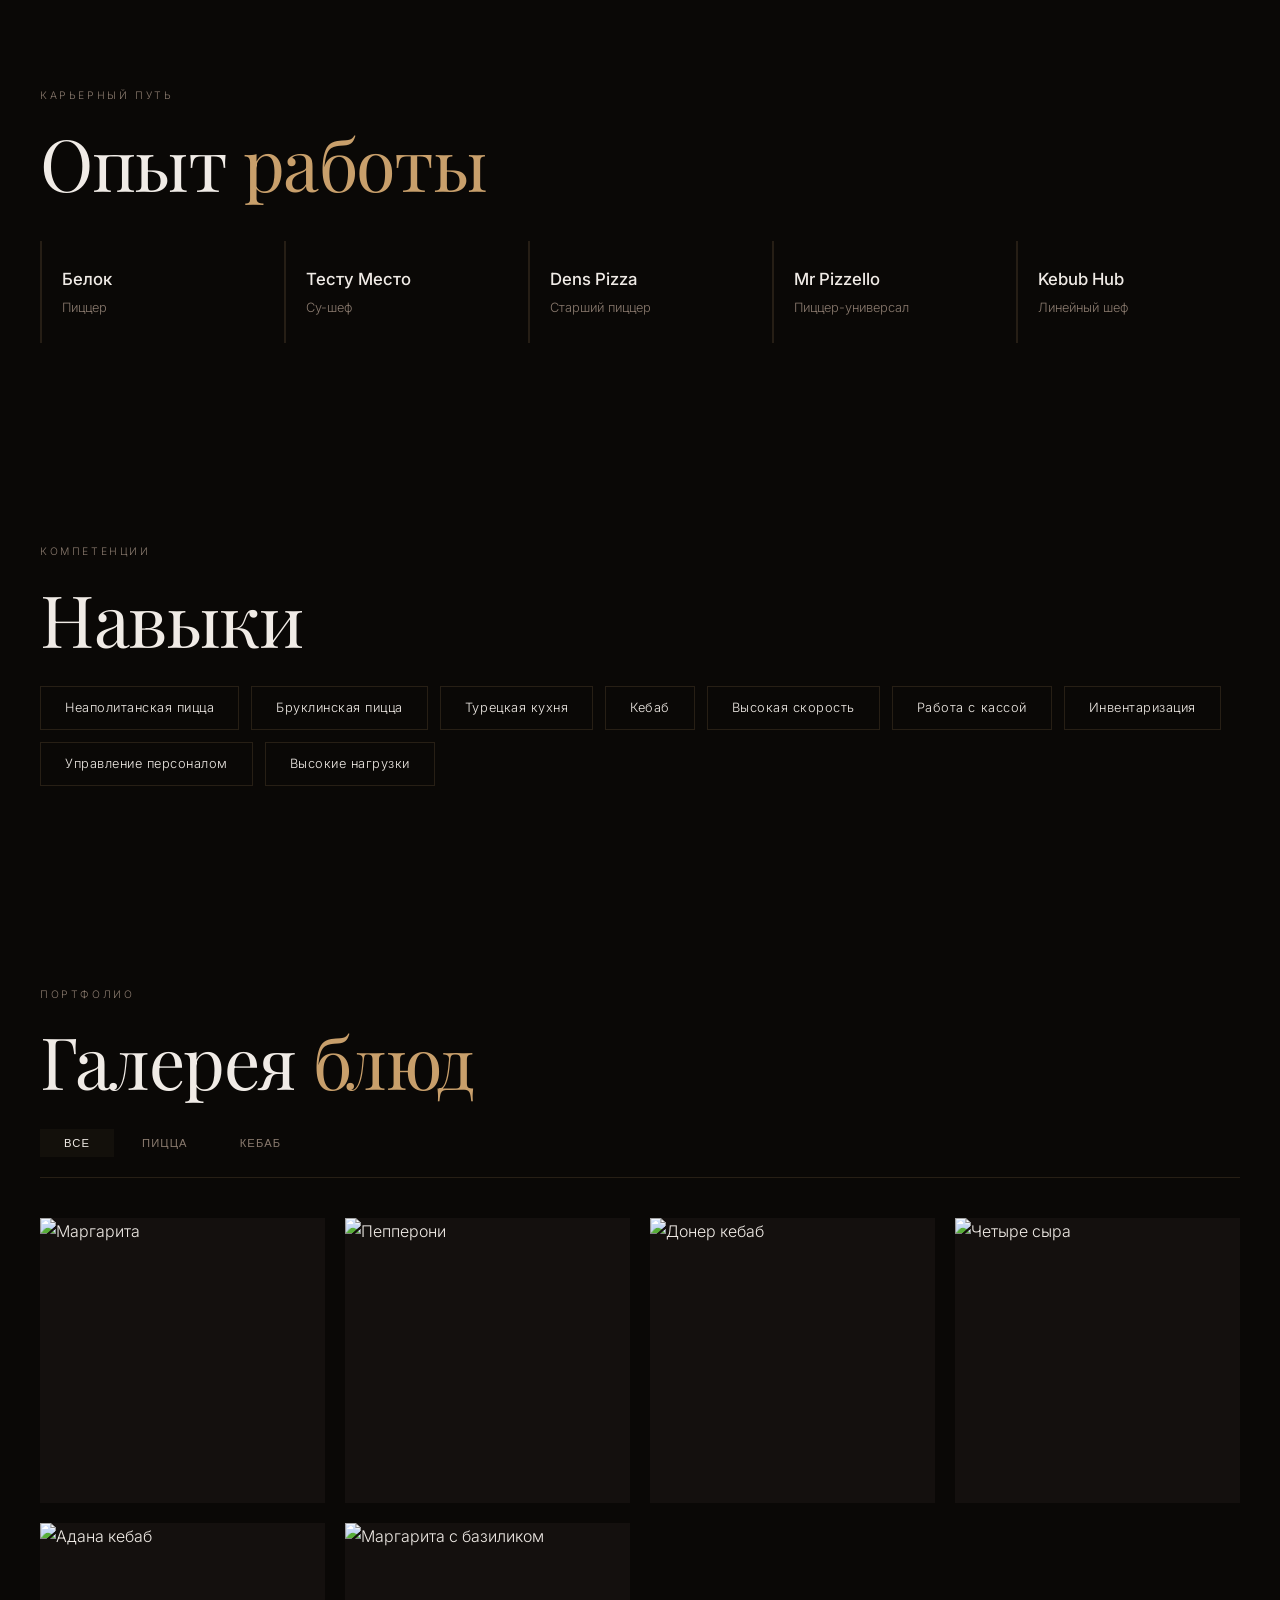
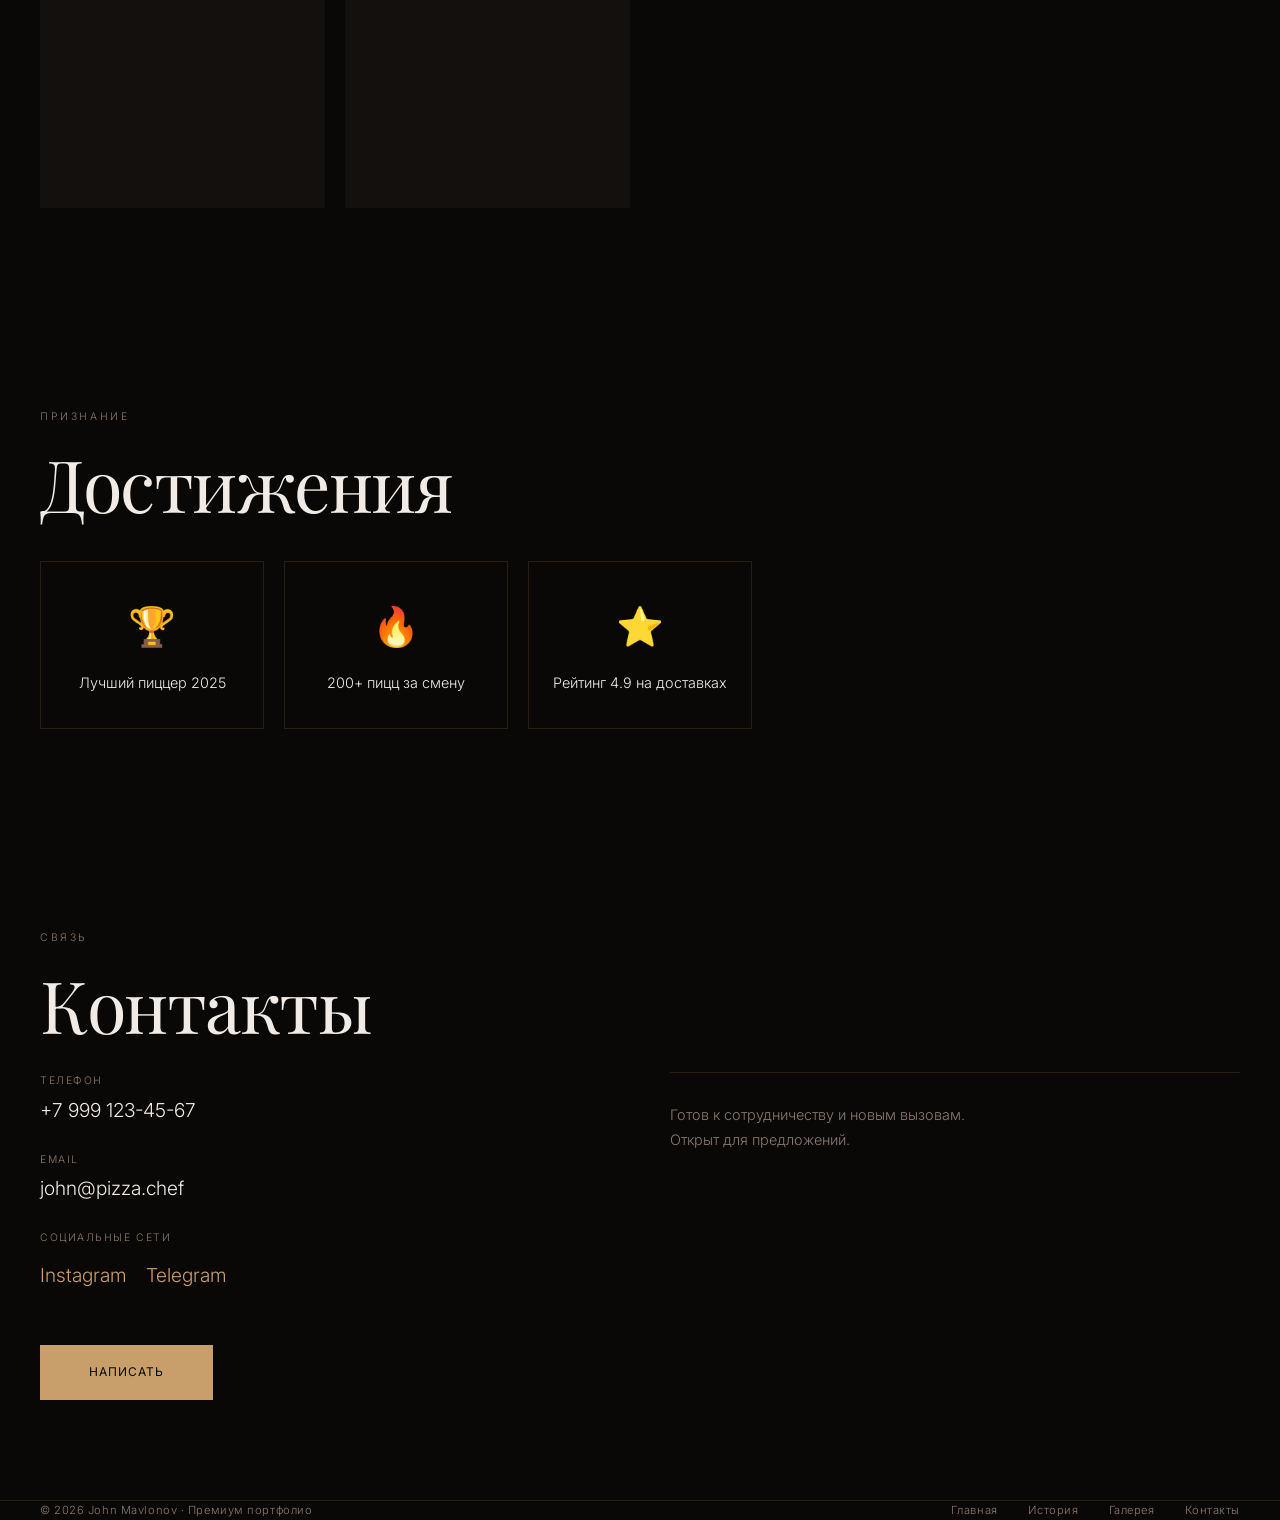
==== commit 9ba6d64b: "In" ====
--- a/index.html
+++ b/index.html
@@ -3,145 +3,89 @@
 <head>
     <meta charset="UTF-8" />
     <meta name="viewport" content="width=device-width, initial-scale=1.0" />
-    <title>John Mavlonov · Повар-пиццер</title>
-    <meta name="description" content="Портфолио профессионального повара-пиццера John Mavlonov. Неаполитанская, бруклинская пицца, турецкая кухня." />
+    <title>John Mavlonov · Pizza Chef</title>
+    <meta name="description" content="Портфолио профессионального повара-пиццера John Mavlonov." />
     <link rel="preconnect" href="https://fonts.googleapis.com" />
     <link rel="preconnect" href="https://fonts.gstatic.com" crossorigin />
-    <link href="https://fonts.googleapis.com/css2?family=Playfair+Display:ital,wght@0,400;0,600;0,700;1,400&family=Inter:opsz,wght@14..32,300;14..32,400;14..32,500;14..32,600&display=swap" rel="stylesheet" />
+    <link href="https://fonts.googleapis.com/css2?family=Playfair+Display:ital,wght@0,400;0,600;0,700;1,400&family=Inter:wght@100;200;300;400;500;600;700&display=swap" rel="stylesheet" />
     <style>
-        /* ===== RESET & ROOT ===== */
+        /* ===== RESET ===== */
         * {
             margin: 0;
             padding: 0;
             box-sizing: border-box;
         }
+
         :root {
-            --bg-primary: #0b0806;
-            --bg-secondary: #14100e;
-            --bg-card: #1f1814;
-            --text-primary: #f0ebe6;
-            --text-muted: #a8988b;
-            --accent-gold: #c89f6b;
-            --accent-fire: #d95c2b;
-            --glass-bg: rgba(20, 16, 14, 0.7);
-            --border-glow: rgba(200, 159, 107, 0.2);
-            --shadow-deep: 0 25px 60px rgba(0, 0, 0, 0.8);
-            --radius: 28px;
-            --transition: 0.4s cubic-bezier(0.23, 1, 0.32, 1);
-        }
+            --bg: #0a0806;
+            --bg-light: #14100e;
+            --text: #f0ebe6;
+            --text-muted: #8a7a6e;
+            --gold: #c89f6b;
+            --gold-light: #e8d5b8;
+            --border: rgba(200, 159, 107, 0.15);
+            --radius: 24px;
+            --transition: 0.6s cubic-bezier(0.23, 1, 0.32, 1);
+        }
+
         html {
             scroll-behavior: smooth;
         }
+
         body {
-            background: var(--bg-primary);
-            color: var(--text-primary);
+            background: var(--bg);
+            color: var(--text);
             font-family: 'Inter', sans-serif;
-            line-height: 1.6;
+            font-weight: 300;
+            line-height: 1.7;
             overflow-x: hidden;
         }
+
+        /* ===== TYPOGRAPHY ===== */
         h1,
         h2,
         h3,
         .serif {
             font-family: 'Playfair Display', serif;
-            font-weight: 600;
-            letter-spacing: 0.02em;
-        }
+            font-weight: 400;
+            letter-spacing: -0.02em;
+        }
+
         .gold {
-            color: var(--accent-gold);
-        }
-        .fire {
-            color: var(--accent-fire);
-        }
-        .glass {
-            background: var(--glass-bg);
-            backdrop-filter: blur(12px) saturate(1.2);
-            -webkit-backdrop-filter: blur(12px);
-            border: 1px solid var(--border-glow);
-            border-radius: var(--radius);
-        }
+            color: var(--gold);
+        }
+        .text-muted {
+            color: var(--text-muted);
+        }
+        .uppercase {
+            text-transform: uppercase;
+            letter-spacing: 0.15em;
+        }
+        .text-small {
+            font-size: 0.8rem;
+            font-weight: 300;
+            letter-spacing: 0.1em;
+        }
+
+        /* ===== CONTAINER ===== */
         .container {
-            max-width: 1320px;
+            max-width: 1400px;
             margin: 0 auto;
-            padding: 0 28px;
-        }
-        section {
-            padding: 90px 0;
-            position: relative;
-        }
-        /* ===== SCROLLBAR ===== */
-        ::-webkit-scrollbar {
-            width: 8px;
-        }
-        ::-webkit-scrollbar-track {
-            background: #1a1410;
-        }
-        ::-webkit-scrollbar-thumb {
-            background: var(--accent-gold);
-            border-radius: 12px;
-        }
+            padding: 0 40px;
+        }
+
         /* ===== REVEAL ===== */
         .reveal {
             opacity: 0;
-            transform: translateY(50px);
-            transition: opacity 1s cubic-bezier(0.23, 1, 0.32, 1), transform 1s cubic-bezier(0.23, 1, 0.32, 1);
+            transform: translateY(60px);
+            transition: opacity 1.2s cubic-bezier(0.23, 1, 0.32, 1),
+                transform 1.2s cubic-bezier(0.23, 1, 0.32, 1);
         }
         .reveal.visible {
             opacity: 1;
             transform: translateY(0);
         }
-        .reveal-left {
-            opacity: 0;
-            transform: translateX(-60px);
-            transition: opacity 1s cubic-bezier(0.23, 1, 0.32, 1), transform 1s cubic-bezier(0.23, 1, 0.32, 1);
-        }
-        .reveal-left.visible {
-            opacity: 1;
-            transform: translateX(0);
-        }
-        .reveal-right {
-            opacity: 0;
-            transform: translateX(60px);
-            transition: opacity 1s cubic-bezier(0.23, 1, 0.32, 1), transform 1s cubic-bezier(0.23, 1, 0.32, 1);
-        }
-        .reveal-right.visible {
-            opacity: 1;
-            transform: translateX(0);
-        }
-        /* ===== BUTTONS ===== */
-        .btn {
-            display: inline-block;
-            padding: 14px 42px;
-            border-radius: 60px;
-            font-weight: 500;
-            letter-spacing: 0.04em;
-            transition: all 0.3s ease;
-            border: none;
-            background: transparent;
-            color: var(--text-primary);
-            font-size: 1rem;
-            text-decoration: none;
-            border: 1px solid var(--accent-gold);
-            cursor: pointer;
-        }
-        .btn-primary {
-            background: var(--accent-gold);
-            color: #0b0806;
-            border-color: var(--accent-gold);
-            box-shadow: 0 8px 24px rgba(200, 159, 107, 0.25);
-        }
-        .btn-primary:hover {
-            background: #b88a56;
-            transform: scale(1.03);
-            box-shadow: 0 12px 32px rgba(200, 159, 107, 0.4);
-        }
-        .btn-outline {
-            border-color: rgba(240, 235, 230, 0.25);
-        }
-        .btn-outline:hover {
-            background: rgba(200, 159, 107, 0.15);
-            border-color: var(--accent-gold);
-        }
+
         /* ===== HERO ===== */
         .hero {
             min-height: 100vh;
@@ -151,6 +95,7 @@
             overflow: hidden;
             padding: 0;
         }
+
         .hero-video {
             position: absolute;
             top: 0;
@@ -159,192 +104,473 @@
             height: 100%;
             object-fit: cover;
             z-index: 0;
-            filter: brightness(0.35) saturate(0.7);
-        }
+            filter: brightness(0.3) saturate(0.6);
+        }
+
         .hero-overlay {
             position: absolute;
             top: 0;
             left: 0;
             width: 100%;
             height: 100%;
-            background: radial-gradient(circle at 20% 40%, rgba(0, 0, 0, 0.1) 0%, rgba(11, 8, 6, 0.85) 90%);
+            background: radial-gradient(circle at 30% 50%, rgba(10, 8, 6, 0.3) 0%, rgba(10, 8, 6, 0.85) 80%);
             z-index: 1;
         }
+
         .hero-content {
             position: relative;
             z-index: 2;
-            max-width: 780px;
-            padding: 40px 0;
-        }
+            max-width: 900px;
+            padding: 60px 0;
+        }
+
+        .hero-label {
+            font-size: 0.7rem;
+            font-weight: 500;
+            letter-spacing: 0.3em;
+            text-transform: uppercase;
+            color: var(--gold);
+            margin-bottom: 30px;
+            border-left: 2px solid var(--gold);
+            padding-left: 20px;
+        }
+
         .hero-title {
-            font-size: clamp(2.8rem, 10vw, 5.5rem);
-            line-height: 1.05;
-            margin-bottom: 0.4rem;
-        }
-        .hero-sub {
-            font-size: clamp(1rem, 2vw, 1.4rem);
+            font-size: clamp(3.5rem, 12vw, 7rem);
+            line-height: 0.95;
+            margin-bottom: 30px;
+            font-weight: 400;
+        }
+
+        .hero-title .gold {
+            font-style: italic;
+            font-weight: 400;
+        }
+
+        .hero-desc {
+            font-size: clamp(1rem, 1.5vw, 1.3rem);
+            max-width: 500px;
+            color: var(--text-muted);
             font-weight: 300;
-            color: var(--text-muted);
-            letter-spacing: 0.25em;
-            text-transform: uppercase;
-            margin-bottom: 2rem;
-        }
-        .hero-desc {
-            font-size: 1.15rem;
-            max-width: 540px;
-            color: #d8cec4;
-            margin-bottom: 2.8rem;
-        }
+            margin-bottom: 50px;
+            line-height: 1.8;
+        }
+
+        .hero-meta {
+            display: flex;
+            gap: 50px;
+            flex-wrap: wrap;
+            margin-bottom: 50px;
+        }
+
+        .hero-meta-item {
+            font-size: 0.75rem;
+            text-transform: uppercase;
+            letter-spacing: 0.15em;
+            color: var(--text-muted);
+        }
+
+        .hero-meta-item strong {
+            display: block;
+            font-size: 1.2rem;
+            color: var(--text);
+            font-weight: 400;
+            letter-spacing: 0;
+            margin-top: 4px;
+        }
+
         .btn-group {
             display: flex;
+            gap: 16px;
             flex-wrap: wrap;
-            gap: 18px;
-        }
+        }
+
+        .btn {
+            display: inline-block;
+            padding: 16px 48px;
+            border-radius: 0;
+            font-weight: 400;
+            letter-spacing: 0.08em;
+            text-transform: uppercase;
+            font-size: 0.75rem;
+            transition: var(--transition);
+            border: none;
+            background: transparent;
+            color: var(--text);
+            text-decoration: none;
+            border: 1px solid rgba(240, 235, 230, 0.15);
+            cursor: pointer;
+        }
+
+        .btn-primary {
+            background: var(--gold);
+            color: var(--bg);
+            border-color: var(--gold);
+        }
+
+        .btn-primary:hover {
+            background: #b88a56;
+            transform: translateY(-2px);
+        }
+
+        .btn-outline {
+            border-color: rgba(240, 235, 230, 0.2);
+        }
+
+        .btn-outline:hover {
+            border-color: var(--gold);
+            background: rgba(200, 159, 107, 0.05);
+        }
+
+        /* ===== SCROLL INDICATOR ===== */
+        .scroll-indicator {
+            position: absolute;
+            bottom: 40px;
+            left: 50%;
+            transform: translateX(-50%);
+            z-index: 2;
+            color: var(--text-muted);
+            font-size: 0.6rem;
+            letter-spacing: 0.2em;
+            text-transform: uppercase;
+            animation: bounce 2s infinite;
+        }
+
+        @keyframes bounce {
+            0%,
+            20%,
+            50%,
+            80%,
+            100% {
+                transform: translateX(-50%) translateY(0);
+            }
+            40% {
+                transform: translateX(-50%) translateY(-10px);
+            }
+            60% {
+                transform: translateX(-50%) translateY(-5px);
+            }
+        }
+
+        /* ===== SECTION ===== */
+        section {
+            padding: 100px 0;
+            position: relative;
+        }
+
+        .section-label {
+            font-size: 0.65rem;
+            letter-spacing: 0.25em;
+            text-transform: uppercase;
+            color: var(--text-muted);
+            margin-bottom: 20px;
+        }
+
+        .section-title {
+            font-size: clamp(2.5rem, 6vw, 4.5rem);
+            line-height: 1.05;
+            font-weight: 400;
+            margin-bottom: 30px;
+        }
+
+        .section-sub {
+            max-width: 500px;
+            color: var(--text-muted);
+            font-weight: 300;
+            font-size: 1.05rem;
+        }
+
         /* ===== STORY ===== */
         .story-grid {
             display: grid;
             grid-template-columns: 1fr 1fr;
-            gap: 60px;
+            gap: 80px;
             align-items: center;
         }
+
         .story-image {
             width: 100%;
-            border-radius: var(--radius);
+            border-radius: 0;
             overflow: hidden;
-            box-shadow: var(--shadow-deep);
-            background: var(--bg-card);
-        }
+            background: var(--bg-light);
+            position: relative;
+        }
+
         .story-image img {
             width: 100%;
             height: auto;
             display: block;
-            transition: transform 0.6s;
-        }
+            transition: transform 0.8s ease;
+        }
+
         .story-image:hover img {
-            transform: scale(1.03);
-        }
-        .story-text .serif {
-            font-size: 2.4rem;
-            margin-bottom: 1.2rem;
-        }
-        .divider {
-            width: 80px;
-            height: 3px;
-            background: var(--accent-gold);
-            margin: 20px 0 30px;
-            border-radius: 12px;
-        }
-        .stat-list {
-            display: flex;
-            gap: 40px;
-            margin-top: 2rem;
-            flex-wrap: wrap;
-        }
-        .stat-item .number {
+            transform: scale(1.02);
+        }
+
+        .story-image .image-label {
+            position: absolute;
+            bottom: 30px;
+            left: 30px;
+            font-size: 0.6rem;
+            letter-spacing: 0.15em;
+            text-transform: uppercase;
+            color: var(--text-muted);
+            background: rgba(10, 8, 6, 0.6);
+            padding: 8px 20px;
+        }
+
+        .story-stats {
+            display: grid;
+            grid-template-columns: repeat(3, 1fr);
+            gap: 30px;
+            margin-top: 40px;
+            border-top: 1px solid var(--border);
+            padding-top: 40px;
+        }
+
+        .story-stats-item .number {
             font-size: 2.8rem;
             font-family: 'Playfair Display', serif;
-            color: var(--accent-gold);
+            color: var(--gold);
             line-height: 1;
-        }
-        /* ===== CARDS ===== */
-        .card-grid {
+            font-weight: 400;
+        }
+
+        .story-stats-item .label {
+            font-size: 0.7rem;
+            text-transform: uppercase;
+            letter-spacing: 0.1em;
+            color: var(--text-muted);
+            margin-top: 6px;
+        }
+
+        /* ===== EXPERIENCE ===== */
+        .exp-grid {
             display: grid;
-            grid-template-columns: repeat(auto-fit, minmax(220px, 1fr));
-            gap: 28px;
+            grid-template-columns: repeat(auto-fill, minmax(200px, 1fr));
+            gap: 20px;
+            margin-top: 40px;
+        }
+
+        .exp-item {
+            padding: 24px 20px;
+            border-left: 2px solid var(--border);
+            transition: var(--transition);
+        }
+
+        .exp-item:hover {
+            border-left-color: var(--gold);
+            padding-left: 28px;
+        }
+
+        .exp-item .place {
+            font-weight: 500;
+            font-size: 1.05rem;
+        }
+
+        .exp-item .role {
+            font-size: 0.8rem;
+            color: var(--text-muted);
+            margin-top: 4px;
+        }
+
+        /* ===== SKILLS ===== */
+        .skills-wrapper {
+            display: flex;
+            flex-wrap: wrap;
+            gap: 12px;
             margin-top: 30px;
         }
-        .exp-card,
-        .skill-card {
-            background: var(--bg-card);
-            padding: 28px 20px;
-            border-radius: var(--radius);
-            border-left: 4px solid var(--accent-gold);
+
+        .skill-tag {
+            padding: 10px 24px;
+            border: 1px solid var(--border);
+            font-size: 0.8rem;
+            font-weight: 300;
+            letter-spacing: 0.04em;
             transition: var(--transition);
         }
-        .exp-card:hover,
-        .skill-card:hover {
-            transform: translateY(-8px);
-            background: #2a211c;
-            border-color: var(--accent-fire);
-            box-shadow: 0 12px 40px rgba(0, 0, 0, 0.5);
-        }
-        .skill-tag {
-            display: inline-block;
-            background: rgba(200, 159, 107, 0.12);
-            padding: 8px 20px;
-            border-radius: 40px;
-            margin: 5px 8px 5px 0;
-            font-size: 0.85rem;
-            border: 1px solid rgba(200, 159, 107, 0.15);
-            transition: var(--transition);
-        }
+
         .skill-tag:hover {
-            background: rgba(200, 159, 107, 0.25);
-            border-color: var(--accent-gold);
-        }
+            border-color: var(--gold);
+            background: rgba(200, 159, 107, 0.05);
+        }
+
         /* ===== GALLERY ===== */
         .gallery-filter {
             display: flex;
-            flex-wrap: wrap;
-            gap: 12px;
+            gap: 4px;
             margin-bottom: 40px;
-        }
+            border-bottom: 1px solid var(--border);
+            padding-bottom: 20px;
+        }
+
         .filter-btn {
-            background: transparent;
-            border: 1px solid rgba(240, 235, 230, 0.12);
-            padding: 8px 28px;
-            border-radius: 40px;
-            color: var(--text-muted);
+            background: none;
+            border: none;
+            color: var(--text-muted);
+            padding: 8px 24px;
+            font-size: 0.7rem;
+            letter-spacing: 0.1em;
+            text-transform: uppercase;
+            cursor: pointer;
             transition: var(--transition);
-            cursor: pointer;
-            font-size: 0.9rem;
-        }
+            font-weight: 300;
+        }
+
         .filter-btn.active,
         .filter-btn:hover {
-            background: var(--accent-gold);
-            color: #0b0806;
-            border-color: var(--accent-gold);
-        }
+            color: var(--text);
+            background: rgba(200, 159, 107, 0.05);
+        }
+
         .gallery-grid {
             display: grid;
-            grid-template-columns: repeat(auto-fill, minmax(260px, 1fr));
-            gap: 24px;
-        }
+            grid-template-columns: repeat(auto-fill, minmax(280px, 1fr));
+            gap: 20px;
+        }
+
         .gallery-item {
-            border-radius: var(--radius);
-            overflow: hidden;
             position: relative;
             aspect-ratio: 1/1;
-            background: var(--bg-card);
+            overflow: hidden;
+            background: var(--bg-light);
+            cursor: pointer;
             transition: var(--transition);
-            cursor: pointer;
-        }
+        }
+
         .gallery-item img {
             width: 100%;
             height: 100%;
             object-fit: cover;
-            transition: transform 0.7s cubic-bezier(0.23, 1, 0.32, 1);
-        }
+            transition: transform 0.8s ease;
+        }
+
         .gallery-item:hover img {
-            transform: scale(1.1);
-        }
+            transform: scale(1.05);
+        }
+
         .gallery-item .overlay {
             position: absolute;
             bottom: 0;
             left: 0;
             right: 0;
-            padding: 30px 20px 20px;
-            background: linear-gradient(0deg, rgba(0, 0, 0, 0.8) 0%, transparent);
-            color: #fff;
-            font-weight: 500;
-            transform: translateY(10px);
+            padding: 30px 24px 24px;
+            background: linear-gradient(0deg, rgba(10, 8, 6, 0.8) 0%, transparent);
+            transform: translateY(20px);
             opacity: 0;
             transition: var(--transition);
         }
+
         .gallery-item:hover .overlay {
             opacity: 1;
             transform: translateY(0);
         }
+
+        .gallery-item .overlay .title {
+            font-size: 0.85rem;
+            font-weight: 400;
+        }
+
+        .gallery-item .overlay .category {
+            font-size: 0.6rem;
+            text-transform: uppercase;
+            letter-spacing: 0.1em;
+            color: var(--text-muted);
+        }
+
+        /* ===== ACHIEVEMENTS ===== */
+        .ach-grid {
+            display: grid;
+            grid-template-columns: repeat(auto-fill, minmax(220px, 1fr));
+            gap: 20px;
+            margin-top: 40px;
+        }
+
+        .ach-item {
+            padding: 32px 24px;
+            border: 1px solid var(--border);
+            transition: var(--transition);
+            text-align: center;
+        }
+
+        .ach-item:hover {
+            border-color: var(--gold);
+            transform: translateY(-4px);
+        }
+
+        .ach-item .icon {
+            font-size: 2.4rem;
+            display: block;
+            margin-bottom: 12px;
+        }
+
+        .ach-item .text {
+            font-size: 0.9rem;
+            font-weight: 300;
+        }
+
+        /* ===== CONTACT ===== */
+        .contact-wrapper {
+            display: grid;
+            grid-template-columns: 1fr 1fr;
+            gap: 60px;
+            align-items: start;
+        }
+
+        .contact-info p {
+            font-size: 1.1rem;
+            margin-bottom: 12px;
+            font-weight: 300;
+        }
+
+        .contact-info .label {
+            font-size: 0.65rem;
+            text-transform: uppercase;
+            letter-spacing: 0.15em;
+            color: var(--text-muted);
+            margin-bottom: 4px;
+        }
+
+        .contact-info .value {
+            font-size: 1.2rem;
+            margin-bottom: 24px;
+        }
+
+        /* ===== FOOTER ===== */
+        footer {
+            padding: 40px 0;
+            border-top: 1px solid var(--border);
+            display: flex;
+            justify-content: space-between;
+            align-items: center;
+            flex-wrap: wrap;
+            gap: 20px;
+        }
+
+        footer .copyright {
+            font-size: 0.7rem;
+            color: var(--text-muted);
+            letter-spacing: 0.05em;
+        }
+
+        footer .links {
+            display: flex;
+            gap: 30px;
+        }
+
+        footer .links a {
+            color: var(--text-muted);
+            text-decoration: none;
+            font-size: 0.7rem;
+            letter-spacing: 0.05em;
+            transition: var(--transition);
+        }
+
+        footer .links a:hover {
+            color: var(--gold);
+        }
+
         /* ===== LIGHTBOX ===== */
         .lightbox {
             position: fixed;
@@ -352,108 +578,122 @@
             left: 0;
             width: 100%;
             height: 100%;
-            background: rgba(0, 0, 0, 0.9);
-            backdrop-filter: blur(16px);
-            -webkit-backdrop-filter: blur(16px);
+            background: rgba(10, 8, 6, 0.95);
+            backdrop-filter: blur(20px);
             display: none;
             align-items: center;
             justify-content: center;
             z-index: 999;
             padding: 40px;
         }
+
         .lightbox.active {
             display: flex;
         }
+
         .lightbox img {
-            max-width: 95%;
-            max-height: 90%;
-            border-radius: var(--radius);
-            box-shadow: 0 30px 80px rgba(0, 0, 0, 0.9);
+            max-width: 90%;
+            max-height: 85%;
             object-fit: contain;
         }
+
         .lightbox-close {
             position: absolute;
             top: 30px;
             right: 40px;
-            font-size: 3rem;
-            color: #fff;
-            cursor: pointer;
-            transition: var(--transition);
+            font-size: 2.5rem;
+            color: var(--text);
             background: none;
             border: none;
-            font-weight: 300;
-            opacity: 0.7;
-        }
+            cursor: pointer;
+            opacity: 0.5;
+            transition: var(--transition);
+        }
+
         .lightbox-close:hover {
             opacity: 1;
             transform: rotate(90deg);
         }
-        /* ===== CONTACT ===== */
-        .contact-card {
-            padding: 48px 40px;
-            max-width: 600px;
-        }
-        .contact-card p {
-            font-size: 1.1rem;
-            margin-bottom: 10px;
-        }
-        /* ===== FOOTER ===== */
-        footer {
-            text-align: center;
-            padding: 40px 0;
-            color: var(--text-muted);
-            font-size: 0.9rem;
-            border-top: 1px solid rgba(200, 159, 107, 0.06);
-        }
+
         /* ===== ADMIN LINK ===== */
         .admin-link {
             position: fixed;
-            bottom: 24px;
-            right: 24px;
+            bottom: 30px;
+            right: 30px;
             z-index: 100;
-            background: var(--bg-card);
-            padding: 12px 20px;
-            border-radius: 60px;
-            border: 1px solid var(--border-glow);
-            color: var(--text-muted);
-            font-size: 0.8rem;
+            color: var(--text-muted);
+            font-size: 0.6rem;
+            letter-spacing: 0.1em;
+            text-transform: uppercase;
             text-decoration: none;
+            padding: 10px 20px;
+            border: 1px solid var(--border);
             transition: var(--transition);
+            background: rgba(10, 8, 6, 0.8);
             backdrop-filter: blur(8px);
         }
+
         .admin-link:hover {
-            color: var(--accent-gold);
-            border-color: var(--accent-gold);
-        }
+            border-color: var(--gold);
+            color: var(--gold);
+        }
+
         /* ===== RESPONSIVE ===== */
         @media (max-width: 992px) {
             .story-grid {
                 grid-template-columns: 1fr;
+                gap: 50px;
+            }
+
+            .contact-wrapper {
+                grid-template-columns: 1fr;
                 gap: 40px;
             }
-        }
+
+            .container {
+                padding: 0 24px;
+            }
+        }
+
         @media (max-width: 768px) {
             .hero-title {
-                font-size: 3rem;
-            }
-            .stat-list {
-                gap: 24px;
-            }
-            .contact-card {
-                padding: 30px 20px;
-            }
+                font-size: 3.5rem;
+            }
+
+            .story-stats {
+                grid-template-columns: 1fr 1fr;
+            }
+
             section {
                 padding: 60px 0;
             }
-        }
-        @media (max-width: 480px) {
-            .btn {
-                padding: 12px 28px;
-                font-size: 0.9rem;
-            }
+
             .gallery-grid {
                 grid-template-columns: 1fr 1fr;
-                gap: 12px;
+            }
+
+            footer {
+                flex-direction: column;
+                text-align: center;
+            }
+        }
+
+        @media (max-width: 480px) {
+            .gallery-grid {
+                grid-template-columns: 1fr;
+            }
+
+            .hero-meta {
+                gap: 24px;
+            }
+
+            .btn {
+                padding: 14px 32px;
+                font-size: 0.65rem;
+            }
+
+            .container {
+                padding: 0 16px;
             }
         }
     </style>
@@ -467,100 +707,174 @@
         </video>
         <div class="hero-overlay"></div>
         <div class="container hero-content">
-            <p class="hero-sub gold" id="heroSub">Pizza Chef · Sous-Chef</p>
-            <h1 class="hero-title" id="heroTitle">John <br />Mavlonov</h1>
-            <p class="hero-desc" id="heroDesc">Неаполитанская душа, бруклинский характер. 4 года у печи, скорость и вкус — мои ингредиенты.</p>
+            <div class="hero-label">Pizza Chef · Sous-Chef</div>
+            <h1 class="hero-title">
+                John <span class="gold">Mavlonov</span>
+            </h1>
+            <p class="hero-desc">
+                Неаполитанская душа, бруклинский характер.<br />
+                4 года у печи, скорость и вкус — мои ингредиенты.
+            </p>
+            <div class="hero-meta">
+                <div class="hero-meta-item">
+                    Опыт
+                    <strong>4+ лет</strong>
+                </div>
+                <div class="hero-meta-item">
+                    Специализация
+                    <strong>Пиццер-универсал</strong>
+                </div>
+                <div class="hero-meta-item">
+                    Мест работы
+                    <strong>6</strong>
+                </div>
+            </div>
             <div class="btn-group">
                 <a href="#" class="btn btn-primary" id="downloadCv">Скачать резюме</a>
                 <a href="#contact" class="btn btn-outline">Связаться</a>
             </div>
         </div>
+        <div class="scroll-indicator">Прокрутите вниз</div>
     </section>
 
     <!-- ===== STORY ===== -->
-    <section id="story" class="container">
-        <div class="story-grid">
-            <div class="story-image reveal-left">
-                <img src="https://picsum.photos/seed/chef/800/600" alt="John Mavlonov" id="storyImage" loading="lazy" />
-            </div>
-            <div class="story-text reveal-right">
-                <span class="gold serif" style="font-size: 1.2rem;">История</span>
-                <h2 class="serif" style="font-size: 2.8rem;" id="storyTitle">От теста к <span class="gold">искусству</span></h2>
-                <div class="divider"></div>
-                <p id="storyText">John начал свой путь в 20 лет, пройдя через лучшие пиццерии: от «Белка» до «Dens Pizza». Сегодня он — универсал: управляет линией, инвентаризацией, и выдаёт до 200 пицц за смену.</p>
-                <div class="stat-list" id="statList">
-                    <div class="stat-item"><span class="number" id="statYears">4+</span><br />лет опыта</div>
-                    <div class="stat-item"><span class="number" id="statDishes">120+</span><br />блюд в меню</div>
-                    <div class="stat-item"><span class="number" id="statPlaces">6</span><br />мест работы</div>
+    <section id="story">
+        <div class="container">
+            <div class="story-grid">
+                <div class="story-image reveal">
+                    <img src="https://picsum.photos/seed/chef2/800/900" alt="John Mavlonov" id="storyImage" loading="lazy" />
+                    <div class="image-label">За работой</div>
+                </div>
+                <div class="story-text reveal">
+                    <div class="section-label">История</div>
+                    <h2 class="section-title">
+                        От теста к <span class="gold">искусству</span>
+                    </h2>
+                    <p class="section-sub" id="storyText">
+                        John начал свой путь в 20 лет, пройдя через лучшие пиццерии: от «Белка» до «Dens Pizza». Сегодня он — универсал: управляет линией, инвентаризацией, и выдаёт до 200 пицц за смену.
+                    </p>
+                    <div class="story-stats">
+                        <div class="story-stats-item">
+                            <span class="number" id="statYears">4+</span>
+                            <div class="label">Лет опыта</div>
+                        </div>
+                        <div class="story-stats-item">
+                            <span class="number" id="statDishes">120+</span>
+                            <div class="label">Блюд в меню</div>
+                        </div>
+                        <div class="story-stats-item">
+                            <span class="number" id="statPlaces">6</span>
+                            <div class="label">Мест работы</div>
+                        </div>
+                    </div>
                 </div>
             </div>
         </div>
     </section>
 
     <!-- ===== EXPERIENCE ===== -->
-    <section id="experience" class="container">
-        <h2 class="serif reveal" style="font-size: 2.6rem;">Опыт <span class="gold">работы</span></h2>
-        <div class="card-grid reveal" id="experienceGrid">
-            <div class="exp-card"><strong>Белок</strong> · Пиццер</div>
-            <div class="exp-card"><strong>Тесту Место</strong> · Су-шеф</div>
-            <div class="exp-card"><strong>Dens Pizza</strong> · Старший пиццер</div>
-            <div class="exp-card"><strong>Mr Pizzello</strong> · Пиццер-универсал</div>
-            <div class="exp-card"><strong>Kebub Hub</strong> · Линейный шеф</div>
-        </div>
-
-        <h2 class="serif reveal" style="font-size: 2.6rem; margin-top: 70px;">Навыки</h2>
-        <div class="reveal" id="skillsContainer" style="margin-top: 20px;">
-            <span class="skill-tag">Неаполитанская пицца</span>
-            <span class="skill-tag">Бруклинская пицца</span>
-            <span class="skill-tag">Турецкая кухня</span>
-            <span class="skill-tag">Кебаб</span>
-            <span class="skill-tag">Высокая скорость</span>
-            <span class="skill-tag">Работа с кассой</span>
-            <span class="skill-tag">Инвентаризация</span>
-            <span class="skill-tag">Управление персоналом</span>
-            <span class="skill-tag">Высокие нагрузки</span>
+    <section id="experience">
+        <div class="container">
+            <div class="section-label reveal">Карьерный путь</div>
+            <h2 class="section-title reveal">Опыт <span class="gold">работы</span></h2>
+            <div class="exp-grid reveal" id="experienceGrid">
+                <div class="exp-item"><div class="place">Белок</div><div class="role">Пиццер</div></div>
+                <div class="exp-item"><div class="place">Тесту Место</div><div class="role">Су-шеф</div></div>
+                <div class="exp-item"><div class="place">Dens Pizza</div><div class="role">Старший пиццер</div></div>
+                <div class="exp-item"><div class="place">Mr Pizzello</div><div class="role">Пиццер-универсал</div></div>
+                <div class="exp-item"><div class="place">Kebub Hub</div><div class="role">Линейный шеф</div></div>
+            </div>
         </div>
     </section>
 
-    <!-- ===== GALLERY ===== -->
-    <section id="gallery" class="container">
-        <h2 class="serif reveal" style="font-size: 2.6rem;">Галерея <span class="gold">блюд</span></h2>
-        <div class="gallery-filter reveal">
-            <button class="filter-btn active" data-filter="all">Все</button>
-            <button class="filter-btn" data-filter="pizza">Пицца</button>
-            <button class="filter-btn" data-filter="kebab">Кебаб</button>
-        </div>
-        <div class="gallery-grid reveal" id="galleryGrid"></div>
-    </section>
-
-    <!-- ===== ACHIEVEMENTS ===== -->
-    <section id="achievements" class="container">
-        <h2 class="serif reveal" style="font-size: 2.6rem;">Достижения</h2>
-        <div class="card-grid reveal" id="achievementsGrid">
-            <div class="exp-card">🏆 Лучший пиццер 2025</div>
-            <div class="exp-card">🔥 200+ пицц за смену</div>
-            <div class="exp-card">⭐ Рейтинг 4.9 на доставках</div>
+    <!-- ===== SKILLS ===== -->
+    <section id="skills">
+        <div class="container">
+            <div class="section-label reveal">Компетенции</div>
+            <h2 class="section-title reveal">Навыки</h2>
+            <div class="skills-wrapper reveal" id="skillsContainer">
+                <span class="skill-tag">Неаполитанская пицца</span>
+                <span class="skill-tag">Бруклинская пицца</span>
+                <span class="skill-tag">Турецкая кухня</span>
+                <span class="skill-tag">Кебаб</span>
+                <span class="skill-tag">Высокая скорость</span>
+                <span class="skill-tag">Работа с кассой</span>
+                <span class="skill-tag">Инвентаризация</span>
+                <span class="skill-tag">Управление персоналом</span>
+                <span class="skill-tag">Высокие нагрузки</span>
+            </div>
         </div>
     </section>
 
-    <!-- ===== CONTACT ===== -->
-    <section id="contact" class="container">
-        <h2 class="serif reveal" style="font-size: 2.6rem;">Связаться</h2>
-        <div class="reveal glass contact-card" id="contactCard">
-            <p>📞 <span id="contactPhone">+7 999 123-45-67</span></p>
-            <p>📧 <span id="contactEmail">john@pizza.chef</span></p>
-            <a href="#" class="btn btn-primary" id="contactBtn" style="margin-top: 16px;">Написать в Telegram</a>
+    <!-- ===== GALLERY ===== -->
+    <section id="gallery">
+        <div class="container">
+            <div class="section-label reveal">Портфолио</div>
+            <h2 class="section-title reveal">Галерея <span class="gold">блюд</span></h2>
+            <div class="gallery-filter reveal">
+                <button class="filter-btn active" data-filter="all">Все</button>
+                <button class="filter-btn" data-filter="pizza">Пицца</button>
+                <button class="filter-btn" data-filter="kebab">Кебаб</button>
+            </div>
+            <div class="gallery-grid reveal" id="galleryGrid"></div>
         </div>
     </section>
 
+    <!-- ===== ACHIEVEMENTS ===== -->
+    <section id="achievements">
+        <div class="container">
+            <div class="section-label reveal">Признание</div>
+            <h2 class="section-title reveal">Достижения</h2>
+            <div class="ach-grid reveal" id="achievementsGrid">
+                <div class="ach-item"><span class="icon">🏆</span><div class="text">Лучший пиццер 2025</div></div>
+                <div class="ach-item"><span class="icon">🔥</span><div class="text">200+ пицц за смену</div></div>
+                <div class="ach-item"><span class="icon">⭐</span><div class="text">Рейтинг 4.9 на доставках</div></div>
+            </div>
+        </div>
+    </section>
+
+    <!-- ===== CONTACT ===== -->
+    <section id="contact">
+        <div class="container">
+            <div class="section-label reveal">Связь</div>
+            <h2 class="section-title reveal">Контакты</h2>
+            <div class="contact-wrapper reveal">
+                <div class="contact-info">
+                    <div class="label">Телефон</div>
+                    <div class="value" id="contactPhone">+7 999 123-45-67</div>
+                    <div class="label">Email</div>
+                    <div class="value" id="contactEmail">john@pizza.chef</div>
+                    <div class="label">Социальные сети</div>
+                    <div class="value" style="display:flex;gap:20px;margin-top:12px;">
+                        <a href="#" style="color:var(--gold);text-decoration:none;">Instagram</a>
+                        <a href="#" style="color:var(--gold);text-decoration:none;">Telegram</a>
+                    </div>
+                    <a href="#" class="btn btn-primary" id="contactBtn" style="margin-top:30px;">Написать</a>
+                </div>
+                <div style="border-top:1px solid var(--border);padding-top:30px;">
+                    <p style="color:var(--text-muted);font-size:0.9rem;font-weight:300;">
+                        Готов к сотрудничеству и новым вызовам.<br />
+                        Открыт для предложений.
+                    </p>
+                </div>
+            </div>
+        </div>
+    </section>
+
     <!-- ===== FOOTER ===== -->
-    <footer>
-        <p id="footerText">© 2026 John Mavlonov · Премиум портфолио</p>
+    <footer class="container">
+        <div class="copyright" id="footerText">© 2026 John Mavlonov · Премиум портфолио</div>
+        <div class="links">
+            <a href="#home">Главная</a>
+            <a href="#story">История</a>
+            <a href="#gallery">Галерея</a>
+            <a href="#contact">Контакты</a>
+        </div>
     </footer>
 
     <!-- ===== LIGHTBOX ===== -->
     <div class="lightbox" id="lightbox">
-        <button class="lightbox-close" id="lightboxClose">&times;</button>
+        <button class="lightbox-close" id="lightboxClose">✕</button>
         <img id="lightboxImg" src="" alt="" />
     </div>
 
@@ -569,26 +883,20 @@
 
     <script>
         // ============================================================
-        //  PUBLIC SITE - загружает данные из localStorage
+        //  DATA MANAGEMENT
         // ============================================================
 
-        // ----- DEFAULT DATA -----
         const defaultData = {
-            heroSub: 'Pizza Chef · Sous-Chef',
-            heroTitle: 'John Mavlonov',
-            heroDesc: 'Неаполитанская душа, бруклинский характер. 4 года у печи, скорость и вкус — мои ингредиенты.',
-            storyImage: 'https://picsum.photos/seed/chef/800/600',
-            storyTitle: 'От теста к искусству',
             storyText: 'John начал свой путь в 20 лет, пройдя через лучшие пиццерии: от «Белка» до «Dens Pizza». Сегодня он — универсал: управляет линией, инвентаризацией, и выдаёт до 200 пицц за смену.',
             statYears: '4+',
             statDishes: '120+',
             statPlaces: '6',
             experience: [
-                'Белок · Пиццер',
-                'Тесту Место · Су-шеф',
-                'Dens Pizza · Старший пиццер',
-                'Mr Pizzello · Пиццер-универсал',
-                'Kebub Hub · Линейный шеф'
+                { place: 'Белок', role: 'Пиццер' },
+                { place: 'Тесту Место', role: 'Су-шеф' },
+                { place: 'Dens Pizza', role: 'Старший пиццер' },
+                { place: 'Mr Pizzello', role: 'Пиццер-универсал' },
+                { place: 'Kebub Hub', role: 'Линейный шеф' }
             ],
             skills: [
                 'Неаполитанская пицца', 'Бруклинская пицца', 'Турецкая кухня',
@@ -596,83 +904,68 @@
                 'Инвентаризация', 'Управление персоналом', 'Высокие нагрузки'
             ],
             achievements: [
-                '🏆 Лучший пиццер 2025',
-                '🔥 200+ пицц за смену',
-                '⭐ Рейтинг 4.9 на доставках'
+                { icon: '🏆', text: 'Лучший пиццер 2025' },
+                { icon: '🔥', text: '200+ пицц за смену' },
+                { icon: '⭐', text: 'Рейтинг 4.9 на доставках' }
             ],
             contactPhone: '+7 999 123-45-67',
             contactEmail: 'john@pizza.chef',
             footerText: '© 2026 John Mavlonov · Премиум портфолио'
         };
 
-        // ----- LOAD DATA -----
         function loadData() {
-            let data = {};
             try {
                 const stored = localStorage.getItem('portfolioData');
                 if (stored) {
-                    data = JSON.parse(stored);
-                    // merge with defaults
+                    const data = JSON.parse(stored);
                     for (const key in defaultData) {
                         if (!(key in data)) data[key] = defaultData[key];
                     }
-                } else {
-                    data = JSON.parse(JSON.stringify(defaultData));
+                    return data;
                 }
-            } catch (e) {
-                data = JSON.parse(JSON.stringify(defaultData));
-            }
-            return data;
-        }
-
-        function applyData(data) {
-            // Hero
-            document.getElementById('heroSub').textContent = data.heroSub;
-            document.getElementById('heroTitle').innerHTML = data.heroTitle.replace(/\s/g, '<br />');
-            document.getElementById('heroDesc').textContent = data.heroDesc;
-
-            // Story
-            document.getElementById('storyImage').src = data.storyImage;
-            document.getElementById('storyTitle').innerHTML = data.storyTitle.replace(/\s/g, ' ') + ' <span class="gold">искусству</span>';
-            document.getElementById('storyText').textContent = data.storyText;
-            document.getElementById('statYears').textContent = data.statYears;
-            document.getElementById('statDishes').textContent = data.statDishes;
-            document.getElementById('statPlaces').textContent = data.statPlaces;
-
-            // Experience
-            const expGrid = document.getElementById('experienceGrid');
-            expGrid.innerHTML = data.experience.map(e => `<div class="exp-card"><strong>${e}</strong></div>`).join('');
-
-            // Skills
-            const skillsContainer = document.getElementById('skillsContainer');
-            skillsContainer.innerHTML = data.skills.map(s => `<span class="skill-tag">${s}</span>`).join('');
-
-            // Achievements
-            const achGrid = document.getElementById('achievementsGrid');
-            achGrid.innerHTML = data.achievements.map(a => `<div class="exp-card">${a}</div>`).join('');
-
-            // Contact
-            document.getElementById('contactPhone').textContent = data.contactPhone;
-            document.getElementById('contactEmail').textContent = data.contactEmail;
-
-            // Footer
-            document.getElementById('footerText').textContent = data.footerText;
-        }
-
-        // ----- INIT -----
-        const siteData = loadData();
-        applyData(siteData);
+            } catch (e) {}
+            return JSON.parse(JSON.stringify(defaultData));
+        }
+
+        const data = loadData();
+
+        // Apply data
+        document.getElementById('storyText').textContent = data.storyText;
+        document.getElementById('statYears').textContent = data.statYears;
+        document.getElementById('statDishes').textContent = data.statDishes;
+        document.getElementById('statPlaces').textContent = data.statPlaces;
+
+        // Experience
+        const expGrid = document.getElementById('experienceGrid');
+        expGrid.innerHTML = data.experience.map(e =>
+            `<div class="exp-item"><div class="place">${e.place}</div><div class="role">${e.role}</div></div>`
+        ).join('');
+
+        // Skills
+        document.getElementById('skillsContainer').innerHTML = data.skills.map(s =>
+            `<span class="skill-tag">${s}</span>`
+        ).join('');
+
+        // Achievements
+        document.getElementById('achievementsGrid').innerHTML = data.achievements.map(a =>
+            `<div class="ach-item"><span class="icon">${a.icon}</span><div class="text">${a.text}</div></div>`
+        ).join('');
+
+        document.getElementById('contactPhone').textContent = data.contactPhone;
+        document.getElementById('contactEmail').textContent = data.contactEmail;
+        document.getElementById('footerText').textContent = data.footerText;
 
         // ============================================================
-        //  GALLERY (static, but can be extended via admin)
+        //  GALLERY
         // ============================================================
+
         const galleryData = [
-            { src: 'https://picsum.photos/seed/pizza1/400/400', category: 'pizza', title: 'Маргарита' },
-            { src: 'https://picsum.photos/seed/pizza2/400/400', category: 'pizza', title: 'Пепперони' },
-            { src: 'https://picsum.photos/seed/kebab1/400/400', category: 'kebab', title: 'Донер кебаб' },
-            { src: 'https://picsum.photos/seed/pizza3/400/400', category: 'pizza', title: 'Четыре сыра' },
-            { src: 'https://picsum.photos/seed/kebab2/400/400', category: 'kebab', title: 'Адана кебаб' },
-            { src: 'https://picsum.photos/seed/pizza4/400/400', category: 'pizza', title: 'Маргарита с базиликом' },
+            { src: 'https://picsum.photos/seed/pizza1/600/600', category: 'pizza', title: 'Маргарита' },
+            { src: 'https://picsum.photos/seed/pizza2/600/600', category: 'pizza', title: 'Пепперони' },
+            { src: 'https://picsum.photos/seed/kebab1/600/600', category: 'kebab', title: 'Донер кебаб' },
+            { src: 'https://picsum.photos/seed/pizza3/600/600', category: 'pizza', title: 'Четыре сыра' },
+            { src: 'https://picsum.photos/seed/kebab2/600/600', category: 'kebab', title: 'Адана кебаб' },
+            { src: 'https://picsum.photos/seed/pizza4/600/600', category: 'pizza', title: 'Маргарита с базиликом' },
         ];
 
         const grid = document.getElementById('galleryGrid');
@@ -680,13 +973,16 @@
 
         function renderGallery(cat) {
             const filtered = cat === 'all' ? galleryData : galleryData.filter(i => i.category === cat);
-            grid.innerHTML = filtered.map((item, idx) => `
-                <div class="gallery-item" data-category="${item.category}" data-index="${idx}">
+            grid.innerHTML = filtered.map(item => `
+                <div class="gallery-item" data-category="${item.category}">
                     <img src="${item.src}" alt="${item.title}" loading="lazy" />
-                    <div class="overlay">${item.title}</div>
+                    <div class="overlay">
+                        <div class="title">${item.title}</div>
+                        <div class="category">${item.category}</div>
+                    </div>
                 </div>
             `).join('');
-            // Lightbox
+
             grid.querySelectorAll('.gallery-item').forEach(el => {
                 el.addEventListener('click', function() {
                     const img = this.querySelector('img');
@@ -698,6 +994,7 @@
                 });
             });
         }
+
         renderGallery('all');
 
         // Filters
@@ -710,48 +1007,50 @@
             });
         });
 
-        // Lightbox close
-        document.getElementById('lightboxClose').addEventListener('click', closeLightbox);
-        document.getElementById('lightbox').addEventListener('click', function(e) {
-            if (e.target === this) closeLightbox();
-        });
-        document.addEventListener('keydown', function(e) {
-            if (e.key === 'Escape') closeLightbox();
-        });
-
-        function closeLightbox() {
+        // Lightbox
+        document.getElementById('lightboxClose').addEventListener('click', () => {
             document.getElementById('lightbox').classList.remove('active');
             document.body.style.overflow = '';
-        }
+        });
+        document.getElementById('lightbox').addEventListener('click', function(e) {
+            if (e.target === this) {
+                this.classList.remove('active');
+                document.body.style.overflow = '';
+            }
+        });
+        document.addEventListener('keydown', e => {
+            if (e.key === 'Escape') {
+                document.getElementById('lightbox').classList.remove('active');
+                document.body.style.overflow = '';
+            }
+        });
 
         // ============================================================
         //  REVEAL ON SCROLL
         // ============================================================
-        const revealElements = document.querySelectorAll('.reveal, .reveal-left, .reveal-right');
+
         const observer = new IntersectionObserver((entries) => {
             entries.forEach(entry => {
                 if (entry.isIntersecting) {
                     entry.target.classList.add('visible');
                 }
             });
-        }, { threshold: 0.12, rootMargin: '0px 0px -40px 0px' });
-        revealElements.forEach(el => observer.observe(el));
+        }, { threshold: 0.1 });
+
+        document.querySelectorAll('.reveal').forEach(el => observer.observe(el));
 
         // ============================================================
-        //  DOWNLOAD CV
+        //  BUTTONS
         // ============================================================
-        document.getElementById('downloadCv').addEventListener('click', function(e) {
+
+        document.getElementById('downloadCv').addEventListener('click', e => {
             e.preventDefault();
-            alert('📄 Скачивание резюме (файл CV.pdf)');
+            alert('📄 Скачивание резюме (CV.pdf)');
         });
 
-        // ============================================================
-        //  CONTACT BUTTON
-        // ============================================================
-        document.getElementById('contactBtn').addEventListener('click', function(e) {
+        document.getElementById('contactBtn').addEventListener('click', e => {
             e.preventDefault();
-            const phone = document.getElementById('contactPhone').textContent.replace(/\s/g, '');
-            alert(`✉️ Связь через Telegram: @john_pizza (или звонок ${phone})`);
+            alert('✉️ Связь через Telegram: @john_pizza');
         });
     </script>
 
